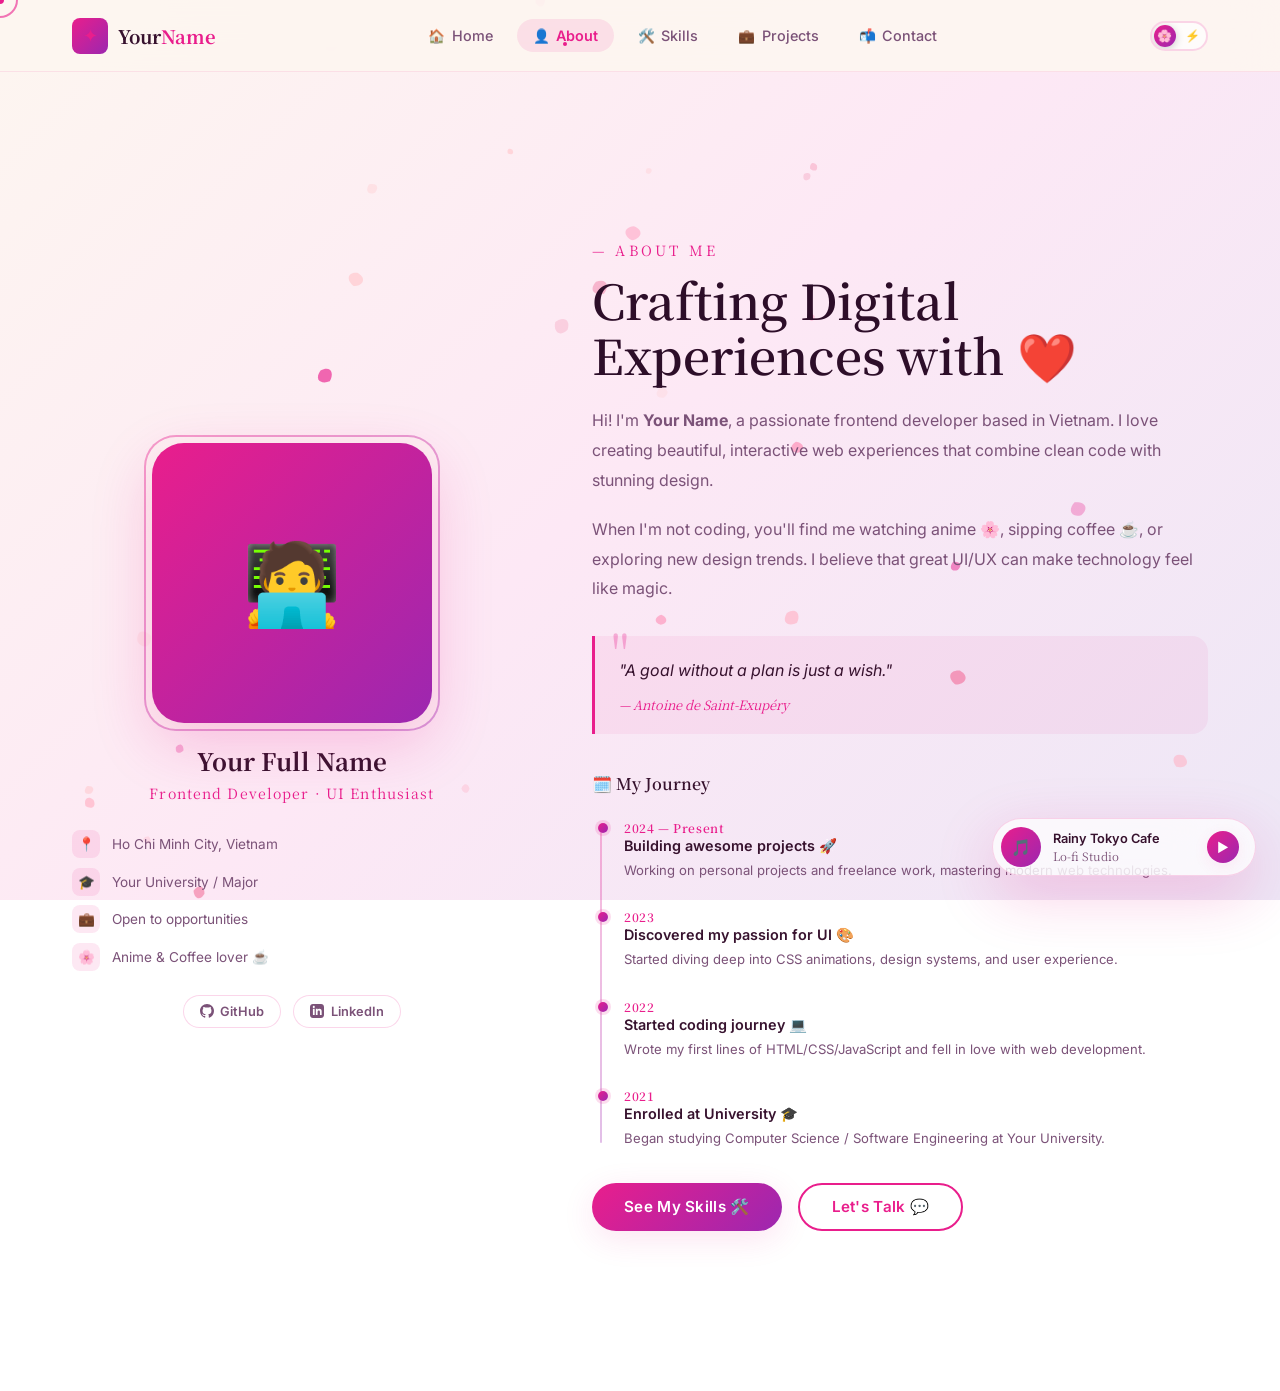
==== about.html @ 452e4166 "feat: Initial anime portfolio - Dual Soul theme with music player" ====
<!DOCTYPE html>
<html lang="en" data-theme="sakura">
<head>
  <meta charset="UTF-8">
  <meta name="viewport" content="width=device-width, initial-scale=1.0">
  <title>About | Your Name Portfolio</title>
  <meta name="description" content="Learn more about me — my background, journey, and passion for development.">
  <link rel="stylesheet" href="css/global.css">
  <link rel="stylesheet" href="css/animations.css">
  <link rel="stylesheet" href="css/navbar.css">
  <link rel="stylesheet" href="css/music-player.css">
  <link rel="stylesheet" href="css/about.css">
</head>
<body>

  <canvas id="particle-canvas"></canvas>
  <div id="cursor-dot"></div>
  <div id="cursor-ring"></div>

  <!-- NAVBAR -->
  <nav class="navbar">
    <div class="navbar-inner">
      <a href="index.html" class="navbar-logo">
        <div class="navbar-logo-mark">✦</div>
        <span class="navbar-logo-text">Your<span>Name</span></span>
      </a>
      <ul class="navbar-links">
        <li><a href="index.html"><span class="nav-icon">🏠</span> Home</a></li>
        <li><a href="about.html"><span class="nav-icon">👤</span> About</a></li>
        <li><a href="skills.html"><span class="nav-icon">🛠️</span> Skills</a></li>
        <li><a href="projects.html"><span class="nav-icon">💼</span> Projects</a></li>
        <li><a href="contact.html"><span class="nav-icon">📬</span> Contact</a></li>
      </ul>
      <div class="navbar-actions">
        <button class="theme-toggle" id="theme-toggle-btn" title="Switch theme">
          <div class="theme-toggle-track"><span>🌸</span><span>⚡</span></div>
          <div class="theme-toggle-thumb">🌸</div>
        </button>
        <button class="navbar-hamburger" aria-label="Menu">
          <span class="hamburger-bar"></span><span class="hamburger-bar"></span><span class="hamburger-bar"></span>
        </button>
      </div>
    </div>
    <div class="navbar-mobile">
      <a href="index.html"><span>🏠</span> Home</a>
      <a href="about.html"><span>👤</span> About</a>
      <a href="skills.html"><span>🛠️</span> Skills</a>
      <a href="projects.html"><span>💼</span> Projects</a>
      <a href="contact.html"><span>📬</span> Contact</a>
    </div>
  </nav>

  <!-- MAIN -->
  <main class="page-wrapper">
    <section class="about-hero section">
      <div class="about-inner">

        <!-- Profile Card -->
        <div class="profile-card fade-left">
          <div class="profile-img-wrap">
            <div class="profile-img anim-float">🧑‍💻</div>
          </div>

          <h2 class="profile-name">Your Full Name</h2>
          <p class="profile-role">Frontend Developer · UI Enthusiast</p>

          <div class="profile-info-list">
            <div class="profile-info-item">
              <div class="profile-info-icon">📍</div>
              <span>Ho Chi Minh City, Vietnam</span>
            </div>
            <div class="profile-info-item">
              <div class="profile-info-icon">🎓</div>
              <span>Your University / Major</span>
            </div>
            <div class="profile-info-item">
              <div class="profile-info-icon">💼</div>
              <span>Open to opportunities</span>
            </div>
            <div class="profile-info-item">
              <div class="profile-info-icon">🌸</div>
              <span>Anime & Coffee lover ☕</span>
            </div>
          </div>

          <div class="profile-social-links">
            <a href="https://github.com/YOUR_GITHUB" class="profile-social-btn" target="_blank">
              <svg width="14" height="14" viewBox="0 0 24 24" fill="currentColor"><path d="M12 0c-6.626 0-12 5.373-12 12 0 5.302 3.438 9.8 8.207 11.387.599.111.793-.261.793-.577v-2.234c-3.338.726-4.033-1.416-4.033-1.416-.546-1.387-1.333-1.756-1.333-1.756-1.089-.745.083-.729.083-.729 1.205.084 1.839 1.237 1.839 1.237 1.07 1.834 2.807 1.304 3.492.997.107-.775.418-1.305.762-1.604-2.665-.305-5.467-1.334-5.467-5.931 0-1.311.469-2.381 1.236-3.221-.124-.303-.535-1.524.117-3.176 0 0 1.008-.322 3.301 1.23.957-.266 1.983-.399 3.003-.404 1.02.005 2.047.138 3.006.404 2.291-1.552 3.297-1.23 3.297-1.23.653 1.653.242 2.874.118 3.176.77.84 1.235 1.911 1.235 3.221 0 4.609-2.807 5.624-5.479 5.921.43.372.823 1.102.823 2.222v3.293c0 .319.192.694.801.576 4.765-1.589 8.199-6.086 8.199-11.386 0-6.627-5.373-12-12-12z"/></svg>
              GitHub
            </a>
            <a href="https://linkedin.com/in/YOUR_LINKEDIN" class="profile-social-btn" target="_blank">
              <svg width="14" height="14" viewBox="0 0 24 24" fill="currentColor"><path d="M19 0h-14c-2.761 0-5 2.239-5 5v14c0 2.761 2.239 5 5 5h14c2.762 0 5-2.239 5-5v-14c0-2.761-2.238-5-5-5zm-11 19h-3v-11h3v11zm-1.5-12.268c-.966 0-1.75-.79-1.75-1.764s.784-1.764 1.75-1.764 1.75.79 1.75 1.764-.783 1.764-1.75 1.764zm13.5 12.268h-3v-5.604c0-3.368-4-3.113-4 0v5.604h-3v-11h3v1.765c1.396-2.586 7-2.777 7 2.476v6.759z"/></svg>
              LinkedIn
            </a>
          </div>
        </div>

        <!-- About Content -->
        <div class="about-content">
          <span class="about-greeting fade-in">— About Me</span>
          <h2 class="about-title fade-in delay-1">
            Crafting Digital<br>Experiences with ❤️
          </h2>

          <p class="about-desc fade-in delay-2">
            Hi! I'm <strong>Your Name</strong>, a passionate frontend developer based in Vietnam.
            I love creating beautiful, interactive web experiences that combine clean code with stunning design.
          </p>

          <p class="about-desc fade-in delay-3">
            When I'm not coding, you'll find me watching anime 🌸, sipping coffee ☕, or exploring
            new design trends. I believe that great UI/UX can make technology feel like magic.
          </p>

          <blockquote class="anime-quote fade-in delay-4">
            <p>"A goal without a plan is just a wish."</p>
            <cite>— Antoine de Saint-Exupéry</cite>
          </blockquote>

          <!-- Timeline -->
          <div class="timeline fade-in delay-5">
            <h3 class="timeline-title">🗓️ My Journey</h3>
            <div class="timeline-list">

              <div class="timeline-item">
                <span class="timeline-year">2024 — Present</span>
                <div class="timeline-event">Building awesome projects 🚀</div>
                <p class="timeline-desc">Working on personal projects and freelance work, mastering modern web technologies.</p>
              </div>

              <div class="timeline-item">
                <span class="timeline-year">2023</span>
                <div class="timeline-event">Discovered my passion for UI 🎨</div>
                <p class="timeline-desc">Started diving deep into CSS animations, design systems, and user experience.</p>
              </div>

              <div class="timeline-item">
                <span class="timeline-year">2022</span>
                <div class="timeline-event">Started coding journey 💻</div>
                <p class="timeline-desc">Wrote my first lines of HTML/CSS/JavaScript and fell in love with web development.</p>
              </div>

              <div class="timeline-item">
                <span class="timeline-year">2021</span>
                <div class="timeline-event">Enrolled at University 🎓</div>
                <p class="timeline-desc">Began studying Computer Science / Software Engineering at Your University.</p>
              </div>
            </div>
          </div>

          <div class="fade-in delay-6" style="margin-top:2rem;display:flex;gap:1rem;flex-wrap:wrap;">
            <a href="skills.html" class="btn btn-primary">See My Skills 🛠️</a>
            <a href="contact.html" class="btn btn-outline">Let's Talk 💬</a>
          </div>
        </div>

      </div>
    </section>
  </main>

  <div id="music-player"></div>

  <script src="js/theme.js"></script>
  <script src="js/particles.js"></script>
  <script src="js/cursor.js"></script>
  <script src="js/animations.js"></script>
  <script src="js/music-player.js"></script>
</body>
</html>
---- css/global.css ----
/* ============================================================
   GLOBAL.CSS — Dual Soul Portfolio Design System
   🌸 Sakura Mode (Default) | ⚡ Neon Mode
   ============================================================ */

@import url('https://fonts.googleapis.com/css2?family=Noto+Serif+JP:wght@300;400;500;700&family=Orbitron:wght@400;500;700;900&family=Inter:wght@300;400;500;600;700&family=Share+Tech+Mono&display=swap');

/* ============================================================
   CSS VARIABLES — SAKURA THEME (DEFAULT)
   ============================================================ */
:root {
  /* Background */
  --bg-primary: #fdf6f0;
  --bg-secondary: #fce4ec;
  --bg-gradient: linear-gradient(135deg, #fdf6f0 0%, #fde8f5 50%, #ede7f6 100%);
  --bg-card: rgba(255, 255, 255, 0.72);
  --bg-card-hover: rgba(255, 255, 255, 0.92);
  --bg-overlay: rgba(253, 246, 240, 0.85);

  /* Colors */
  --color-primary: #e91e8c;
  --color-primary-rgb: 233, 30, 140;
  --color-secondary: #9c27b0;
  --color-secondary-rgb: 156, 39, 176;
  --color-accent: #ff80ab;
  --color-accent-rgb: 255, 128, 171;

  /* Text */
  --color-text: #37122e;
  --color-text-muted: #7b5278;
  --color-text-light: #b39db0;
  --color-heading: #2d0e29;

  /* Borders */
  --color-border: rgba(233, 30, 140, 0.18);
  --color-border-hover: rgba(233, 30, 140, 0.5);

  /* Typography */
  --font-heading: 'Noto Serif JP', serif;
  --font-body: 'Inter', sans-serif;
  --font-accent: 'Noto Serif JP', serif;
  --font-mono: 'Share Tech Mono', monospace;

  /* Shadows */
  --shadow-sm: 0 4px 16px rgba(233, 30, 140, 0.08);
  --shadow-md: 0 8px 32px rgba(233, 30, 140, 0.12);
  --shadow-lg: 0 20px 60px rgba(233, 30, 140, 0.22);
  --shadow-hover: 0 24px 64px rgba(233, 30, 140, 0.28);
  --glow: none;

  /* UI */
  --blur: blur(20px);
  --blur-heavy: blur(40px);
  --navbar-bg: rgba(253, 246, 240, 0.92);
  --navbar-border: rgba(233, 30, 140, 0.1);

  /* Particles */
  --particle-color: rgba(255, 128, 171, 0.8);

  /* Spacing */
  --radius-sm: 8px;
  --radius-md: 16px;
  --radius-lg: 24px;
  --radius-xl: 32px;
  --radius-full: 9999px;

  /* Transitions */
  --ease-fast: 0.2s cubic-bezier(0.4, 0, 0.2, 1);
  --ease-med: 0.4s cubic-bezier(0.4, 0, 0.2, 1);
  --ease-slow: 0.7s cubic-bezier(0.4, 0, 0.2, 1);
  --ease-bounce: 0.5s cubic-bezier(0.34, 1.56, 0.64, 1);
  --ease-theme: 0.6s cubic-bezier(0.4, 0, 0.2, 1);

  /* Deco */
  --deco-opacity: 0.04;
}

/* ============================================================
   CSS VARIABLES — NEON THEME
   ============================================================ */
[data-theme="neon"] {
  --bg-primary: #08000f;
  --bg-secondary: #110018;
  --bg-gradient: linear-gradient(135deg, #08000f 0%, #110018 50%, #0a001a 100%);
  --bg-card: rgba(255, 0, 110, 0.04);
  --bg-card-hover: rgba(255, 0, 110, 0.09);
  --bg-overlay: rgba(8, 0, 15, 0.88);

  --color-primary: #ff006e;
  --color-primary-rgb: 255, 0, 110;
  --color-secondary: #00f5ff;
  --color-secondary-rgb: 0, 245, 255;
  --color-accent: #bf5af2;
  --color-accent-rgb: 191, 90, 242;

  --color-text: #e8e8f5;
  --color-text-muted: #a0a0c8;
  --color-text-light: #60608a;
  --color-heading: #ffffff;

  --color-border: rgba(255, 0, 110, 0.32);
  --color-border-hover: rgba(255, 0, 110, 0.75);

  --font-heading: 'Orbitron', sans-serif;
  --font-body: 'Inter', sans-serif;
  --font-accent: 'Share Tech Mono', monospace;

  --shadow-sm: 0 0 15px rgba(255, 0, 110, 0.2);
  --shadow-md: 0 0 30px rgba(255, 0, 110, 0.28);
  --shadow-lg: 0 0 60px rgba(255, 0, 110, 0.4);
  --shadow-hover: 0 0 80px rgba(255, 0, 110, 0.55), 0 0 160px rgba(255, 0, 110, 0.2);
  --glow: 0 0 8px var(--color-primary), 0 0 16px var(--color-primary), 0 0 32px var(--color-primary);

  --navbar-bg: rgba(8, 0, 15, 0.92);
  --navbar-border: rgba(255, 0, 110, 0.22);

  --particle-color: rgba(255, 0, 110, 0.7);

  --deco-opacity: 0.025;
}

/* ============================================================
   RESET & BASE
   ============================================================ */
*, *::before, *::after {
  box-sizing: border-box;
  margin: 0;
  padding: 0;
}

html {
  scroll-behavior: smooth;
  font-size: 16px;
}

body {
  font-family: var(--font-body);
  background: var(--bg-gradient);
  background-attachment: fixed;
  color: var(--color-text);
  min-height: 100vh;
  overflow-x: hidden;
  transition: background var(--ease-theme), color var(--ease-theme);
  cursor: none;
}

/* ============================================================
   TYPOGRAPHY
   ============================================================ */
h1, h2, h3, h4, h5, h6 {
  font-family: var(--font-heading);
  color: var(--color-heading);
  line-height: 1.2;
  transition: font-family var(--ease-theme), color var(--ease-theme);
}

h1 { font-size: clamp(2.5rem, 6vw, 5rem); font-weight: 700; }
h2 { font-size: clamp(1.8rem, 4vw, 3rem); font-weight: 600; }
h3 { font-size: clamp(1.25rem, 3vw, 1.8rem); font-weight: 500; }
h4 { font-size: 1.25rem; font-weight: 500; }

p {
  line-height: 1.85;
  color: var(--color-text-muted);
  transition: color var(--ease-theme);
}

a {
  color: var(--color-primary);
  text-decoration: none;
  transition: color var(--ease-fast);
}

a:hover { color: var(--color-secondary); }

img { max-width: 100%; height: auto; display: block; }

button { font-family: var(--font-body); cursor: pointer; }

/* ============================================================
   LAYOUT UTILITIES
   ============================================================ */
.container {
  max-width: 1200px;
  margin: 0 auto;
  padding: 0 2rem;
}

.page-wrapper {
  position: relative;
  z-index: 1;
  padding-top: 80px;
}

.section {
  padding: 6rem 0;
}

.section-inner {
  max-width: 1200px;
  margin: 0 auto;
  padding: 0 2rem;
}

/* ============================================================
   SECTION TITLE
   ============================================================ */
.section-header {
  text-align: center;
  margin-bottom: 4rem;
}

.section-header .jp-label {
  font-family: var(--font-accent);
  font-size: 0.85rem;
  color: var(--color-primary);
  letter-spacing: 0.3rem;
  text-transform: uppercase;
  margin-bottom: 0.75rem;
  display: block;
  transition: font-family var(--ease-theme), color var(--ease-theme);
}

.section-header h2 {
  position: relative;
  display: inline-block;
  margin-bottom: 1rem;
}

.section-header h2::after {
  content: '';
  position: absolute;
  bottom: -10px;
  left: 50%;
  transform: translateX(-50%);
  width: 50px;
  height: 3px;
  background: linear-gradient(90deg, var(--color-primary), var(--color-secondary));
  border-radius: var(--radius-full);
  transition: box-shadow var(--ease-theme);
}

[data-theme="neon"] .section-header h2::after {
  box-shadow: 0 0 12px var(--color-primary), 0 0 24px var(--color-primary);
}

.section-header p {
  font-size: 1.05rem;
  max-width: 520px;
  margin: 1.5rem auto 0;
}

/* ============================================================
   CARD COMPONENT
   ============================================================ */
.card {
  background: var(--bg-card);
  backdrop-filter: var(--blur);
  -webkit-backdrop-filter: var(--blur);
  border: 1px solid var(--color-border);
  border-radius: var(--radius-lg);
  padding: 2rem;
  box-shadow: var(--shadow-md);
  transition:
    transform var(--ease-med),
    box-shadow var(--ease-med),
    background var(--ease-theme),
    border-color var(--ease-theme);
}

.card:hover {
  transform: translateY(-8px);
  box-shadow: var(--shadow-hover);
  border-color: var(--color-border-hover);
  background: var(--bg-card-hover);
}

/* ============================================================
   BUTTON COMPONENT
   ============================================================ */
.btn {
  display: inline-flex;
  align-items: center;
  justify-content: center;
  gap: 0.6rem;
  padding: 0.8rem 2rem;
  border-radius: var(--radius-full);
  font-weight: 600;
  font-size: 0.95rem;
  cursor: pointer;
  border: none;
  transition: all var(--ease-med);
  position: relative;
  overflow: hidden;
  letter-spacing: 0.02em;
}

.btn::before {
  content: '';
  position: absolute;
  inset: 0;
  background: rgba(255, 255, 255, 0.15);
  opacity: 0;
  transition: opacity var(--ease-fast);
}

.btn:hover::before { opacity: 1; }

.btn-primary {
  background: linear-gradient(135deg, var(--color-primary), var(--color-secondary));
  color: white;
  box-shadow: var(--shadow-md);
}

.btn-primary:hover {
  transform: translateY(-3px) scale(1.02);
  box-shadow: var(--shadow-hover);
  color: white;
}

.btn-outline {
  background: transparent;
  color: var(--color-primary);
  border: 2px solid var(--color-primary);
}

.btn-outline:hover {
  background: var(--color-primary);
  color: white;
  transform: translateY(-3px);
  box-shadow: var(--shadow-md);
}

[data-theme="neon"] .btn-primary {
  box-shadow: var(--shadow-md), 0 0 20px rgba(var(--color-primary-rgb), 0.4);
}

[data-theme="neon"] .btn-primary:hover {
  box-shadow: var(--shadow-hover), 0 0 40px rgba(var(--color-primary-rgb), 0.6);
}

[data-theme="neon"] .btn-outline:hover {
  box-shadow: 0 0 20px rgba(var(--color-primary-rgb), 0.5);
}

/* ============================================================
   BADGES / TAGS
   ============================================================ */
.tag {
  display: inline-block;
  padding: 0.3rem 0.8rem;
  border-radius: var(--radius-full);
  font-size: 0.78rem;
  font-weight: 600;
  font-family: var(--font-accent);
  background: rgba(var(--color-primary-rgb), 0.12);
  color: var(--color-primary);
  border: 1px solid rgba(var(--color-primary-rgb), 0.25);
  transition: all var(--ease-theme);
}

[data-theme="neon"] .tag {
  box-shadow: 0 0 8px rgba(var(--color-primary-rgb), 0.3);
}

/* ============================================================
   CANVAS (Particles Background)
   ============================================================ */
#particle-canvas {
  position: fixed;
  top: 0;
  left: 0;
  width: 100%;
  height: 100%;
  pointer-events: none;
  z-index: 0;
}

/* ============================================================
   CUSTOM CURSOR
   ============================================================ */
#cursor-dot {
  position: fixed;
  width: 8px;
  height: 8px;
  border-radius: 50%;
  background: var(--color-primary);
  pointer-events: none;
  z-index: 99999;
  transform: translate(-50%, -50%);
  transition: width var(--ease-fast), height var(--ease-fast), background var(--ease-theme);
  mix-blend-mode: normal;
}

#cursor-ring {
  position: fixed;
  width: 36px;
  height: 36px;
  border-radius: 50%;
  border: 2px solid var(--color-primary);
  pointer-events: none;
  z-index: 99998;
  transform: translate(-50%, -50%);
  transition:
    width 0.12s ease,
    height 0.12s ease,
    border-color var(--ease-theme),
    transform 0.08s ease;
  opacity: 0.6;
}

#cursor-dot.cursor-hover {
  width: 12px;
  height: 12px;
  background: var(--color-secondary);
}

#cursor-ring.cursor-hover {
  width: 54px;
  height: 54px;
  border-color: var(--color-secondary);
  opacity: 0.4;
}

[data-theme="neon"] #cursor-dot {
  box-shadow: 0 0 8px var(--color-primary), 0 0 16px var(--color-primary);
}

[data-theme="neon"] #cursor-ring {
  box-shadow: 0 0 8px rgba(var(--color-primary-rgb), 0.4);
}

/* ============================================================
   SCROLL ANIMATIONS
   ============================================================ */
.fade-in {
  opacity: 0;
  transform: translateY(35px);
  transition: opacity 0.75s ease, transform 0.75s ease;
}

.fade-in.visible {
  opacity: 1;
  transform: translateY(0);
}

.fade-left {
  opacity: 0;
  transform: translateX(-35px);
  transition: opacity 0.75s ease, transform 0.75s ease;
}

.fade-left.visible {
  opacity: 1;
  transform: translateX(0);
}

.fade-right {
  opacity: 0;
  transform: translateX(35px);
  transition: opacity 0.75s ease, transform 0.75s ease;
}

.fade-right.visible {
  opacity: 1;
  transform: translateX(0);
}

.scale-in {
  opacity: 0;
  transform: scale(0.85);
  transition: opacity 0.65s ease, transform 0.65s cubic-bezier(0.34, 1.56, 0.64, 1);
}

.scale-in.visible {
  opacity: 1;
  transform: scale(1);
}

/* Stagger delays */
.delay-1 { transition-delay: 0.1s; }
.delay-2 { transition-delay: 0.2s; }
.delay-3 { transition-delay: 0.3s; }
.delay-4 { transition-delay: 0.4s; }
.delay-5 { transition-delay: 0.5s; }
.delay-6 { transition-delay: 0.6s; }

/* ============================================================
   NEON SCANLINE OVERLAY
   ============================================================ */
[data-theme="neon"] body::after {
  content: '';
  position: fixed;
  inset: 0;
  background: repeating-linear-gradient(
    0deg,
    transparent,
    transparent 2px,
    rgba(255, 0, 110, 0.012) 2px,
    rgba(255, 0, 110, 0.012) 4px
  );
  pointer-events: none;
  z-index: 9990;
}

/* ============================================================
   DECORATIVE TEXT BACKGROUND
   ============================================================ */
.deco-bg-text {
  position: absolute;
  font-size: clamp(6rem, 15vw, 12rem);
  font-weight: 900;
  color: var(--color-primary);
  opacity: var(--deco-opacity);
  user-select: none;
  pointer-events: none;
  font-family: var(--font-heading);
  line-height: 1;
  white-space: nowrap;
}

/* ============================================================
   SCROLLBAR
   ============================================================ */
::-webkit-scrollbar { width: 5px; }
::-webkit-scrollbar-track { background: var(--bg-primary); }
::-webkit-scrollbar-thumb {
  background: linear-gradient(var(--color-primary), var(--color-secondary));
  border-radius: 3px;
}

/* ============================================================
   SELECTION
   ============================================================ */
::selection {
  background: rgba(var(--color-primary-rgb), 0.28);
  color: var(--color-text);
}

/* ============================================================
   RESPONSIVE
   ============================================================ */
@media (max-width: 768px) {
  body { cursor: auto; }
  #cursor-dot, #cursor-ring { display: none; }
  h1 { font-size: clamp(2rem, 8vw, 3rem); }
  h2 { font-size: clamp(1.5rem, 6vw, 2rem); }
  .section { padding: 4rem 0; }
  .container, .section-inner { padding: 0 1.25rem; }
}

@media (max-width: 480px) {
  .section { padding: 3rem 0; }
  .container, .section-inner { padding: 0 1rem; }
}
---- css/animations.css ----
/* ============================================================
   ANIMATIONS.CSS — Keyframes & Transitions
   ============================================================ */

/* ============================================================
   SAKURA PETALS — Falling animation
   ============================================================ */
@keyframes sakura-fall {
  0%   { transform: translateY(-10vh) rotate(0deg) translateX(0); opacity: 1; }
  25%  { transform: translateY(25vh) rotate(90deg) translateX(20px); }
  50%  { transform: translateY(50vh) rotate(180deg) translateX(-15px); }
  75%  { transform: translateY(75vh) rotate(270deg) translateX(25px); }
  100% { transform: translateY(110vh) rotate(360deg) translateX(-10px); opacity: 0; }
}

@keyframes sakura-sway {
  0%, 100% { transform: translateX(0) rotate(0deg); }
  33%       { transform: translateX(15px) rotate(8deg); }
  66%       { transform: translateX(-10px) rotate(-5deg); }
}

/* ============================================================
   NEON GLITCH
   ============================================================ */
@keyframes glitch {
  0%   { clip-path: inset(40% 0 61% 0); transform: skew(0.15deg); }
  10%  { clip-path: inset(92% 0 1% 0);  transform: skew(0.4deg); }
  20%  { clip-path: inset(43% 0 1% 0);  transform: skew(0.1deg); }
  30%  { clip-path: inset(25% 0 58% 0); transform: skew(0.5deg); }
  40%  { clip-path: inset(54% 0 7% 0);  transform: skew(0.2deg); }
  50%  { clip-path: inset(58% 0 43% 0); transform: skew(0.3deg); }
  60%  { clip-path: inset(11% 0 11% 0); transform: skew(0.1deg); }
  70%  { clip-path: inset(78% 0 19% 0); transform: skew(0.4deg); }
  80%  { clip-path: inset(91% 0 6% 0);  transform: skew(0.2deg); }
  90%  { clip-path: inset(13% 0 85% 0); transform: skew(0.35deg); }
  100% { clip-path: inset(73% 0 7% 0);  transform: skew(0.1deg); }
}

@keyframes glitch-2 {
  0%   { clip-path: inset(65% 0 12% 0); transform: skew(-0.2deg) translateX(-2px); }
  15%  { clip-path: inset(20% 0 75% 0); transform: skew(0.3deg) translateX(2px); }
  30%  { clip-path: inset(85% 0 5% 0);  transform: skew(-0.1deg) translateX(-1px); }
  45%  { clip-path: inset(35% 0 50% 0); transform: skew(0.4deg) translateX(3px); }
  60%  { clip-path: inset(5% 0 90% 0);  transform: skew(-0.3deg) translateX(-2px); }
  75%  { clip-path: inset(55% 0 30% 0); transform: skew(0.2deg) translateX(1px); }
  90%  { clip-path: inset(10% 0 65% 0); transform: skew(-0.15deg) translateX(-3px); }
  100% { clip-path: inset(40% 0 45% 0); transform: skew(0.25deg) translateX(2px); }
}

/* ============================================================
   TYPEWRITER CURSOR BLINK
   ============================================================ */
@keyframes blink {
  0%, 100% { opacity: 1; }
  50%       { opacity: 0; }
}

/* ============================================================
   PULSE
   ============================================================ */
@keyframes pulse {
  0%, 100% { transform: scale(1); opacity: 1; }
  50%       { transform: scale(1.08); opacity: 0.85; }
}

@keyframes pulse-ring {
  0%   { transform: scale(0.8); opacity: 0.8; }
  100% { transform: scale(2.2); opacity: 0; }
}

@keyframes pulse-neon {
  0%, 100% { box-shadow: 0 0 10px var(--color-primary), 0 0 20px var(--color-primary); }
  50%       { box-shadow: 0 0 20px var(--color-primary), 0 0 40px var(--color-primary), 0 0 80px var(--color-primary); }
}

/* ============================================================
   FLOAT
   ============================================================ */
@keyframes float {
  0%, 100% { transform: translateY(0px); }
  50%       { transform: translateY(-18px); }
}

@keyframes float-slow {
  0%, 100% { transform: translateY(0px) rotate(0deg); }
  50%       { transform: translateY(-12px) rotate(3deg); }
}

/* ============================================================
   SPIN / ROTATE
   ============================================================ */
@keyframes spin {
  from { transform: rotate(0deg); }
  to   { transform: rotate(360deg); }
}

@keyframes spin-slow {
  from { transform: rotate(0deg); }
  to   { transform: rotate(360deg); }
}

/* ============================================================
   FADE IN VARIANTS
   ============================================================ */
@keyframes fade-in-up {
  from { opacity: 0; transform: translateY(30px); }
  to   { opacity: 1; transform: translateY(0); }
}

@keyframes fade-in-down {
  from { opacity: 0; transform: translateY(-30px); }
  to   { opacity: 1; transform: translateY(0); }
}

@keyframes fade-in-left {
  from { opacity: 0; transform: translateX(-30px); }
  to   { opacity: 1; transform: translateX(0); }
}

@keyframes fade-in-right {
  from { opacity: 0; transform: translateX(30px); }
  to   { opacity: 1; transform: translateX(0); }
}

@keyframes fade-in {
  from { opacity: 0; }
  to   { opacity: 1; }
}

/* ============================================================
   SCALE
   ============================================================ */
@keyframes scale-up {
  from { opacity: 0; transform: scale(0.8); }
  to   { opacity: 1; transform: scale(1); }
}

/* ============================================================
   SHIMMER (Loading skeleton effect)
   ============================================================ */
@keyframes shimmer {
  0%   { background-position: -200% center; }
  100% { background-position: 200% center; }
}

/* ============================================================
   WAVE
   ============================================================ */
@keyframes wave {
  0%, 100% { transform: rotate(0deg); }
  25%       { transform: rotate(15deg); }
  75%       { transform: rotate(-10deg); }
}

/* ============================================================
   SLIDE IN (for page transitions)
   ============================================================ */
@keyframes slide-in-right {
  from { transform: translateX(100%); opacity: 0; }
  to   { transform: translateX(0); opacity: 1; }
}

@keyframes slide-out-left {
  from { transform: translateX(0); opacity: 1; }
  to   { transform: translateX(-100%); opacity: 0; }
}

/* ============================================================
   PARTICLE TWINKLE
   ============================================================ */
@keyframes twinkle {
  0%, 100% { opacity: 0.2; transform: scale(0.8); }
  50%       { opacity: 1; transform: scale(1.2); }
}

/* ============================================================
   NEON FLICKER
   ============================================================ */
@keyframes neon-flicker {
  0%, 19%, 21%, 23%, 25%, 54%, 56%, 100% {
    text-shadow:
      0 0 7px var(--color-primary),
      0 0 10px var(--color-primary),
      0 0 21px var(--color-primary),
      0 0 42px var(--color-secondary),
      0 0 82px var(--color-secondary),
      0 0 92px var(--color-secondary),
      0 0 102px var(--color-secondary),
      0 0 151px var(--color-secondary);
  }
  20%, 24%, 55% {
    text-shadow: none;
  }
}

/* ============================================================
   PROGRESS BAR FILL
   ============================================================ */
@keyframes progress-fill {
  from { width: 0%; }
  to   { width: var(--target-width, 0%); }
}

/* ============================================================
   BORDER ROTATE (holographic card effect)
   ============================================================ */
@keyframes border-rotate {
  0%   { background-position: 0% 50%; }
  50%  { background-position: 100% 50%; }
  100% { background-position: 0% 50%; }
}

/* ============================================================
   MARQUEE (scrolling text)
   ============================================================ */
@keyframes marquee {
  0%   { transform: translateX(0); }
  100% { transform: translateX(-50%); }
}

/* ============================================================
   AUDIO WAVE (equalizer bars)
   ============================================================ */
@keyframes bar-wave-1 { 0%, 100% { height: 4px; } 50% { height: 16px; } }
@keyframes bar-wave-2 { 0%, 100% { height: 10px; } 50% { height: 4px; } }
@keyframes bar-wave-3 { 0%, 100% { height: 6px; } 50% { height: 18px; } }
@keyframes bar-wave-4 { 0%, 100% { height: 14px; } 50% { height: 6px; } }
@keyframes bar-wave-5 { 0%, 100% { height: 8px; } 50% { height: 14px; } }

/* ============================================================
   UTILITY ANIMATION CLASSES
   ============================================================ */
.anim-float      { animation: float 4s ease-in-out infinite; }
.anim-float-slow { animation: float-slow 6s ease-in-out infinite; }
.anim-pulse      { animation: pulse 2.5s ease-in-out infinite; }
.anim-spin       { animation: spin 1s linear infinite; }
.anim-spin-slow  { animation: spin-slow 8s linear infinite; }
.anim-wave       { animation: wave 1.5s ease-in-out infinite; }

[data-theme="neon"] .anim-neon-flicker {
  animation: neon-flicker 4s infinite;
}

/* ============================================================
   GLITCH TEXT (Neon Mode)
   ============================================================ */
.glitch-text {
  position: relative;
}

[data-theme="neon"] .glitch-text::before,
[data-theme="neon"] .glitch-text::after {
  content: attr(data-text);
  position: absolute;
  top: 0;
  left: 0;
  width: 100%;
  height: 100%;
}

[data-theme="neon"] .glitch-text::before {
  color: var(--color-secondary);
  animation: glitch 2.5s infinite linear alternate-reverse;
  left: 2px;
  text-shadow: none;
  opacity: 0.7;
}

[data-theme="neon"] .glitch-text::after {
  color: var(--color-accent);
  animation: glitch-2 2.5s infinite linear alternate-reverse;
  left: -2px;
  text-shadow: none;
  opacity: 0.7;
}
---- css/navbar.css ----
/* ============================================================
   NAVBAR.CSS — Top Navigation Bar
   ============================================================ */

.navbar {
  position: fixed;
  top: 0;
  left: 0;
  right: 0;
  z-index: 1000;
  height: 72px;
  display: flex;
  align-items: center;
  background: var(--navbar-bg);
  backdrop-filter: var(--blur);
  -webkit-backdrop-filter: var(--blur);
  border-bottom: 1px solid var(--navbar-border);
  transition: background var(--ease-theme), border-color var(--ease-theme), box-shadow var(--ease-med);
}

.navbar.scrolled {
  box-shadow: var(--shadow-md);
}

[data-theme="neon"] .navbar.scrolled {
  box-shadow: 0 4px 30px rgba(255, 0, 110, 0.2);
}

.navbar-inner {
  max-width: 1200px;
  margin: 0 auto;
  padding: 0 2rem;
  width: 100%;
  display: flex;
  align-items: center;
  justify-content: space-between;
  gap: 2rem;
}

/* ============================================================
   LOGO
   ============================================================ */
.navbar-logo {
  display: flex;
  align-items: center;
  gap: 0.6rem;
  text-decoration: none;
  flex-shrink: 0;
}

.navbar-logo-mark {
  width: 36px;
  height: 36px;
  border-radius: var(--radius-sm);
  background: linear-gradient(135deg, var(--color-primary), var(--color-secondary));
  display: flex;
  align-items: center;
  justify-content: center;
  font-size: 1.1rem;
  transition: box-shadow var(--ease-theme), transform var(--ease-fast);
}

.navbar-logo:hover .navbar-logo-mark {
  transform: scale(1.1) rotate(-5deg);
}

[data-theme="neon"] .navbar-logo-mark {
  box-shadow: 0 0 12px rgba(255, 0, 110, 0.5);
}

.navbar-logo-text {
  font-family: var(--font-heading);
  font-weight: 700;
  font-size: 1.15rem;
  color: var(--color-text);
  transition: color var(--ease-theme), font-family var(--ease-theme);
}

.navbar-logo-text span {
  color: var(--color-primary);
}

/* ============================================================
   NAV LINKS
   ============================================================ */
.navbar-links {
  display: flex;
  align-items: center;
  gap: 0.5rem;
  list-style: none;
}

.navbar-links a {
  display: flex;
  align-items: center;
  gap: 0.4rem;
  padding: 0.5rem 1rem;
  border-radius: var(--radius-full);
  font-size: 0.9rem;
  font-weight: 500;
  color: var(--color-text-muted);
  text-decoration: none;
  transition: color var(--ease-fast), background var(--ease-fast);
  position: relative;
}

.navbar-links a .nav-icon {
  font-size: 0.85rem;
  transition: transform var(--ease-fast);
}

.navbar-links a:hover {
  color: var(--color-primary);
  background: rgba(var(--color-primary-rgb), 0.08);
}

.navbar-links a:hover .nav-icon {
  transform: scale(1.2);
}

.navbar-links a.active {
  color: var(--color-primary);
  background: rgba(var(--color-primary-rgb), 0.1);
  font-weight: 600;
}

[data-theme="neon"] .navbar-links a.active {
  box-shadow: inset 0 0 10px rgba(255, 0, 110, 0.15);
  border: 1px solid rgba(255, 0, 110, 0.2);
}

/* Active indicator dot */
.navbar-links a.active::after {
  content: '';
  position: absolute;
  bottom: 6px;
  left: 50%;
  transform: translateX(-50%);
  width: 4px;
  height: 4px;
  border-radius: 50%;
  background: var(--color-primary);
}

[data-theme="neon"] .navbar-links a.active::after {
  box-shadow: 0 0 6px var(--color-primary);
}

/* ============================================================
   NAVBAR ACTIONS (right side)
   ============================================================ */
.navbar-actions {
  display: flex;
  align-items: center;
  gap: 0.75rem;
  flex-shrink: 0;
}

/* ============================================================
   THEME TOGGLE BUTTON
   ============================================================ */
.theme-toggle {
  position: relative;
  width: 58px;
  height: 30px;
  border-radius: var(--radius-full);
  border: 2px solid var(--color-border);
  background: var(--bg-card);
  cursor: pointer;
  transition: all var(--ease-theme);
  display: flex;
  align-items: center;
  padding: 2px;
  overflow: hidden;
}

.theme-toggle:hover {
  border-color: var(--color-primary);
  box-shadow: var(--shadow-sm);
}

[data-theme="neon"] .theme-toggle:hover {
  box-shadow: 0 0 12px rgba(255, 0, 110, 0.4);
}

.theme-toggle-track {
  position: absolute;
  inset: 0;
  display: flex;
  align-items: center;
  justify-content: space-between;
  padding: 0 6px;
  font-size: 0.75rem;
}

.theme-toggle-thumb {
  width: 22px;
  height: 22px;
  border-radius: 50%;
  background: linear-gradient(135deg, var(--color-primary), var(--color-secondary));
  display: flex;
  align-items: center;
  justify-content: center;
  font-size: 0.75rem;
  transition: transform var(--ease-bounce), box-shadow var(--ease-theme);
  box-shadow: 0 2px 8px rgba(0, 0, 0, 0.2);
  position: relative;
  z-index: 1;
}

[data-theme="neon"] .theme-toggle-thumb {
  transform: translateX(28px);
  box-shadow: 0 0 10px rgba(255, 0, 110, 0.6);
}

/* ============================================================
   HAMBURGER MENU (Mobile)
   ============================================================ */
.navbar-hamburger {
  display: none;
  flex-direction: column;
  gap: 5px;
  cursor: pointer;
  padding: 6px;
  border-radius: var(--radius-sm);
  background: none;
  border: none;
  transition: background var(--ease-fast);
}

.navbar-hamburger:hover {
  background: rgba(var(--color-primary-rgb), 0.08);
}

.hamburger-bar {
  width: 22px;
  height: 2px;
  border-radius: 2px;
  background: var(--color-text);
  transition: all var(--ease-med);
}

.navbar-hamburger.open .hamburger-bar:nth-child(1) {
  transform: translateY(7px) rotate(45deg);
}
.navbar-hamburger.open .hamburger-bar:nth-child(2) {
  opacity: 0;
  transform: scaleX(0);
}
.navbar-hamburger.open .hamburger-bar:nth-child(3) {
  transform: translateY(-7px) rotate(-45deg);
}

/* ============================================================
   MOBILE MENU DRAWER
   ============================================================ */
.navbar-mobile {
  display: none;
  position: fixed;
  top: 72px;
  left: 0;
  right: 0;
  background: var(--navbar-bg);
  backdrop-filter: var(--blur);
  border-bottom: 1px solid var(--navbar-border);
  padding: 1.5rem;
  flex-direction: column;
  gap: 0.5rem;
  z-index: 999;
  transform: translateY(-20px);
  opacity: 0;
  transition: all var(--ease-med);
  pointer-events: none;
}

.navbar-mobile.open {
  transform: translateY(0);
  opacity: 1;
  pointer-events: all;
}

.navbar-mobile a {
  display: flex;
  align-items: center;
  gap: 0.75rem;
  padding: 0.75rem 1rem;
  border-radius: var(--radius-md);
  font-size: 1rem;
  font-weight: 500;
  color: var(--color-text-muted);
  text-decoration: none;
  transition: all var(--ease-fast);
}

.navbar-mobile a:hover,
.navbar-mobile a.active {
  color: var(--color-primary);
  background: rgba(var(--color-primary-rgb), 0.1);
}

/* ============================================================
   RESPONSIVE
   ============================================================ */
@media (max-width: 768px) {
  .navbar-links { display: none; }
  .navbar-hamburger { display: flex; }
  .navbar-mobile { display: flex; }

  .navbar-inner {
    padding: 0 1.25rem;
  }
}
---- css/music-player.css ----
/* ============================================================
   MUSIC-PLAYER.CSS — Mini Player (Bottom-Right)
   ============================================================ */

/* ============================================================
   PLAYER CONTAINER
   ============================================================ */
#music-player {
  position: fixed;
  bottom: 24px;
  right: 24px;
  z-index: 5000;
  display: flex;
  flex-direction: column;
  align-items: flex-end;
  gap: 0;
  transition: all var(--ease-med);
}

/* ============================================================
   MINI BAR (Collapsed State)
   ============================================================ */
.player-mini {
  display: flex;
  align-items: center;
  gap: 0.75rem;
  background: var(--bg-card);
  backdrop-filter: var(--blur-heavy);
  -webkit-backdrop-filter: var(--blur-heavy);
  border: 1px solid var(--color-border);
  border-radius: var(--radius-full);
  padding: 0.5rem 1rem 0.5rem 0.5rem;
  box-shadow: var(--shadow-lg);
  cursor: pointer;
  transition: all var(--ease-med);
  min-width: 240px;
  max-width: 300px;
}

.player-mini:hover {
  border-color: var(--color-border-hover);
  transform: translateY(-2px);
  box-shadow: var(--shadow-hover);
}

[data-theme="neon"] .player-mini {
  box-shadow: var(--shadow-md), 0 0 20px rgba(255, 0, 110, 0.2);
}

[data-theme="neon"] .player-mini:hover {
  box-shadow: var(--shadow-hover), 0 0 40px rgba(255, 0, 110, 0.35);
}

/* Album Art */
.player-album-art {
  width: 40px;
  height: 40px;
  border-radius: 50%;
  background: linear-gradient(135deg, var(--color-primary), var(--color-secondary));
  display: flex;
  align-items: center;
  justify-content: center;
  font-size: 1rem;
  flex-shrink: 0;
  overflow: hidden;
  transition: box-shadow var(--ease-theme);
}

.player-album-art img {
  width: 100%;
  height: 100%;
  object-fit: cover;
  border-radius: 50%;
}

.player-album-art.spinning {
  animation: spin-slow 6s linear infinite;
}

[data-theme="neon"] .player-album-art {
  box-shadow: 0 0 12px rgba(255, 0, 110, 0.5);
}

/* Track Info */
.player-info {
  flex: 1;
  overflow: hidden;
}

.player-track-name {
  font-size: 0.8rem;
  font-weight: 600;
  color: var(--color-text);
  white-space: nowrap;
  overflow: hidden;
  position: relative;
}

.player-track-name-inner {
  display: inline-block;
  white-space: nowrap;
}

.player-track-name-inner.marquee {
  animation: marquee 8s linear infinite;
}

.player-track-artist {
  font-size: 0.72rem;
  color: var(--color-text-muted);
  margin-top: 2px;
  white-space: nowrap;
  overflow: hidden;
  text-overflow: ellipsis;
  font-family: var(--font-accent);
}

/* Equalizer bars (when playing) */
.player-eq {
  display: flex;
  align-items: flex-end;
  gap: 2px;
  height: 16px;
  flex-shrink: 0;
}

.player-eq-bar {
  width: 3px;
  border-radius: 2px;
  background: var(--color-primary);
  transition: background var(--ease-theme);
}

.player-eq-bar:nth-child(1) { animation: bar-wave-1 0.8s ease-in-out infinite; }
.player-eq-bar:nth-child(2) { animation: bar-wave-2 0.6s ease-in-out infinite; }
.player-eq-bar:nth-child(3) { animation: bar-wave-3 0.9s ease-in-out infinite; }
.player-eq-bar:nth-child(4) { animation: bar-wave-4 0.7s ease-in-out infinite; }
.player-eq-bar:nth-child(5) { animation: bar-wave-5 1s ease-in-out infinite; }

[data-theme="neon"] .player-eq-bar {
  box-shadow: 0 0 4px var(--color-primary);
}

.player-eq.paused .player-eq-bar {
  animation-play-state: paused;
  height: 4px !important;
}

/* Mini Play Button */
.player-mini-play {
  width: 32px;
  height: 32px;
  border-radius: 50%;
  background: linear-gradient(135deg, var(--color-primary), var(--color-secondary));
  border: none;
  display: flex;
  align-items: center;
  justify-content: center;
  cursor: pointer;
  font-size: 0.8rem;
  color: white;
  flex-shrink: 0;
  transition: all var(--ease-fast);
  box-shadow: var(--shadow-sm);
}

.player-mini-play:hover {
  transform: scale(1.1);
  box-shadow: var(--shadow-md);
}

[data-theme="neon"] .player-mini-play {
  box-shadow: 0 0 10px rgba(255, 0, 110, 0.5);
}

/* ============================================================
   EXPANDED PANEL
   ============================================================ */
.player-panel {
  background: var(--bg-card);
  backdrop-filter: var(--blur-heavy);
  -webkit-backdrop-filter: var(--blur-heavy);
  border: 1px solid var(--color-border);
  border-radius: var(--radius-lg);
  width: 320px;
  overflow: hidden;
  box-shadow: var(--shadow-lg);
  max-height: 0;
  opacity: 0;
  margin-bottom: 8px;
  transition: max-height 0.4s ease, opacity 0.3s ease;
  pointer-events: none;
}

.player-panel.open {
  max-height: 520px;
  opacity: 1;
  pointer-events: all;
}

[data-theme="neon"] .player-panel {
  box-shadow: var(--shadow-md), 0 0 30px rgba(255, 0, 110, 0.2);
}

/* Panel Header */
.panel-header {
  padding: 1.25rem 1.25rem 0;
  display: flex;
  align-items: center;
  gap: 1rem;
}

.panel-album-art {
  width: 56px;
  height: 56px;
  border-radius: var(--radius-md);
  background: linear-gradient(135deg, var(--color-primary), var(--color-accent), var(--color-secondary));
  display: flex;
  align-items: center;
  justify-content: center;
  font-size: 1.5rem;
  flex-shrink: 0;
  overflow: hidden;
  box-shadow: var(--shadow-sm);
}

.panel-album-art img {
  width: 100%;
  height: 100%;
  object-fit: cover;
}

.panel-track-info {
  flex: 1;
  overflow: hidden;
}

.panel-track-name {
  font-size: 0.9rem;
  font-weight: 700;
  color: var(--color-text);
  white-space: nowrap;
  overflow: hidden;
  text-overflow: ellipsis;
}

.panel-track-artist {
  font-size: 0.78rem;
  color: var(--color-text-muted);
  margin-top: 2px;
  font-family: var(--font-accent);
}

.panel-track-genre {
  display: inline-block;
  margin-top: 6px;
  padding: 2px 8px;
  border-radius: var(--radius-full);
  font-size: 0.68rem;
  font-weight: 600;
  background: rgba(var(--color-primary-rgb), 0.12);
  color: var(--color-primary);
  border: 1px solid rgba(var(--color-primary-rgb), 0.2);
  text-transform: uppercase;
  letter-spacing: 0.05em;
}

/* Progress Bar */
.panel-progress-wrap {
  padding: 1rem 1.25rem 0.5rem;
}

.panel-progress-bar {
  width: 100%;
  height: 4px;
  background: rgba(var(--color-primary-rgb), 0.15);
  border-radius: var(--radius-full);
  cursor: pointer;
  position: relative;
  transition: height var(--ease-fast);
}

.panel-progress-bar:hover {
  height: 6px;
}

.panel-progress-fill {
  height: 100%;
  border-radius: var(--radius-full);
  background: linear-gradient(90deg, var(--color-primary), var(--color-secondary));
  position: relative;
  transition: width 0.1s linear;
  pointer-events: none;
}

[data-theme="neon"] .panel-progress-fill {
  box-shadow: 0 0 6px var(--color-primary);
}

.panel-progress-thumb {
  position: absolute;
  right: -6px;
  top: 50%;
  transform: translateY(-50%);
  width: 12px;
  height: 12px;
  border-radius: 50%;
  background: var(--color-primary);
  box-shadow: 0 0 0 3px rgba(var(--color-primary-rgb), 0.2);
  opacity: 0;
  transition: opacity var(--ease-fast);
}

.panel-progress-bar:hover .panel-progress-thumb {
  opacity: 1;
}

.panel-time {
  display: flex;
  justify-content: space-between;
  font-size: 0.7rem;
  color: var(--color-text-light);
  margin-top: 0.3rem;
  font-family: var(--font-mono);
}

/* Controls */
.panel-controls {
  display: flex;
  align-items: center;
  justify-content: center;
  gap: 0.5rem;
  padding: 0.5rem 1.25rem;
}

.ctrl-btn {
  width: 36px;
  height: 36px;
  border-radius: 50%;
  border: none;
  background: transparent;
  color: var(--color-text-muted);
  display: flex;
  align-items: center;
  justify-content: center;
  font-size: 0.85rem;
  cursor: pointer;
  transition: all var(--ease-fast);
}

.ctrl-btn:hover {
  color: var(--color-primary);
  background: rgba(var(--color-primary-rgb), 0.1);
  transform: scale(1.1);
}

.ctrl-btn.active {
  color: var(--color-primary);
}

[data-theme="neon"] .ctrl-btn.active {
  text-shadow: 0 0 8px var(--color-primary);
}

.ctrl-btn-play {
  width: 48px;
  height: 48px;
  border-radius: 50%;
  background: linear-gradient(135deg, var(--color-primary), var(--color-secondary));
  color: white;
  font-size: 1.1rem;
  box-shadow: var(--shadow-md);
  transition: all var(--ease-fast);
}

.ctrl-btn-play:hover {
  transform: scale(1.08);
  box-shadow: var(--shadow-hover);
}

[data-theme="neon"] .ctrl-btn-play {
  box-shadow: 0 0 15px rgba(255, 0, 110, 0.5);
}

[data-theme="neon"] .ctrl-btn-play:hover {
  box-shadow: 0 0 30px rgba(255, 0, 110, 0.8);
}

/* Volume */
.panel-volume {
  display: flex;
  align-items: center;
  gap: 0.5rem;
  padding: 0 1.25rem 0.75rem;
}

.panel-volume-icon {
  font-size: 0.85rem;
  color: var(--color-text-muted);
  flex-shrink: 0;
}

.panel-volume-slider {
  -webkit-appearance: none;
  appearance: none;
  flex: 1;
  height: 4px;
  border-radius: var(--radius-full);
  background: rgba(var(--color-primary-rgb), 0.15);
  outline: none;
  cursor: pointer;
  transition: background var(--ease-theme);
}

.panel-volume-slider::-webkit-slider-thumb {
  -webkit-appearance: none;
  width: 14px;
  height: 14px;
  border-radius: 50%;
  background: var(--color-primary);
  cursor: pointer;
  box-shadow: var(--shadow-sm);
  transition: transform var(--ease-fast), box-shadow var(--ease-theme);
}

.panel-volume-slider::-webkit-slider-thumb:hover {
  transform: scale(1.3);
}

[data-theme="neon"] .panel-volume-slider::-webkit-slider-thumb {
  box-shadow: 0 0 8px var(--color-primary);
}

/* ============================================================
   PLAYLIST SECTION
   ============================================================ */
.panel-playlist-header {
  display: flex;
  align-items: center;
  justify-content: space-between;
  padding: 0.5rem 1.25rem;
  border-top: 1px solid var(--color-border);
}

.panel-playlist-tabs {
  display: flex;
  gap: 0.25rem;
}

.playlist-tab {
  padding: 0.25rem 0.6rem;
  border-radius: var(--radius-full);
  font-size: 0.68rem;
  font-weight: 600;
  border: none;
  cursor: pointer;
  background: transparent;
  color: var(--color-text-muted);
  transition: all var(--ease-fast);
  text-transform: uppercase;
  letter-spacing: 0.05em;
}

.playlist-tab.active {
  background: rgba(var(--color-primary-rgb), 0.15);
  color: var(--color-primary);
}

.panel-add-btn {
  width: 24px;
  height: 24px;
  border-radius: 50%;
  border: 1px solid var(--color-border);
  background: transparent;
  color: var(--color-text-muted);
  cursor: pointer;
  display: flex;
  align-items: center;
  justify-content: center;
  font-size: 0.75rem;
  transition: all var(--ease-fast);
}

.panel-add-btn:hover {
  border-color: var(--color-primary);
  color: var(--color-primary);
  background: rgba(var(--color-primary-rgb), 0.08);
}

.panel-playlist {
  max-height: 160px;
  overflow-y: auto;
  padding: 0.25rem 0.5rem 0.75rem;
  scrollbar-width: thin;
  scrollbar-color: var(--color-primary) transparent;
}

.playlist-item {
  display: flex;
  align-items: center;
  gap: 0.6rem;
  padding: 0.5rem 0.75rem;
  border-radius: var(--radius-sm);
  cursor: pointer;
  transition: background var(--ease-fast);
}

.playlist-item:hover {
  background: rgba(var(--color-primary-rgb), 0.07);
}

.playlist-item.active {
  background: rgba(var(--color-primary-rgb), 0.12);
}

.playlist-item-num {
  font-size: 0.7rem;
  color: var(--color-text-light);
  width: 16px;
  text-align: center;
  font-family: var(--font-mono);
  flex-shrink: 0;
}

.playlist-item.active .playlist-item-num {
  color: var(--color-primary);
}

.playlist-item-icon {
  font-size: 0.65rem;
  color: var(--color-primary);
  display: none;
}

.playlist-item.active .playlist-item-num { display: none; }
.playlist-item.active .playlist-item-icon { display: block; }

.playlist-item-info {
  flex: 1;
  overflow: hidden;
}

.playlist-item-name {
  font-size: 0.78rem;
  font-weight: 500;
  color: var(--color-text);
  white-space: nowrap;
  overflow: hidden;
  text-overflow: ellipsis;
  transition: color var(--ease-theme);
}

.playlist-item.active .playlist-item-name {
  color: var(--color-primary);
  font-weight: 600;
}

.playlist-item-artist {
  font-size: 0.68rem;
  color: var(--color-text-light);
  margin-top: 1px;
}

.playlist-item-duration {
  font-size: 0.68rem;
  color: var(--color-text-light);
  font-family: var(--font-mono);
  flex-shrink: 0;
}

/* ============================================================
   ADD MUSIC MODAL
   ============================================================ */
.add-music-modal {
  display: none;
  position: absolute;
  bottom: calc(100% + 10px);
  right: 0;
  width: 300px;
  background: var(--bg-card);
  backdrop-filter: var(--blur-heavy);
  border: 1px solid var(--color-border);
  border-radius: var(--radius-lg);
  padding: 1.25rem;
  box-shadow: var(--shadow-lg);
  z-index: 100;
}

.add-music-modal.open {
  display: block;
  animation: scale-up 0.3s cubic-bezier(0.34, 1.56, 0.64, 1) both;
  transform-origin: bottom right;
}

.add-music-modal h4 {
  font-size: 0.9rem;
  margin-bottom: 1rem;
  color: var(--color-text);
}

.add-music-option {
  display: flex;
  flex-direction: column;
  gap: 0.75rem;
}

.add-music-option label {
  font-size: 0.78rem;
  color: var(--color-text-muted);
  font-weight: 500;
  margin-bottom: 0.25rem;
  display: block;
}

.add-music-input {
  width: 100%;
  padding: 0.6rem 0.875rem;
  border-radius: var(--radius-sm);
  border: 1px solid var(--color-border);
  background: rgba(var(--color-primary-rgb), 0.04);
  color: var(--color-text);
  font-size: 0.82rem;
  font-family: var(--font-body);
  outline: none;
  transition: border-color var(--ease-fast);
}

.add-music-input:focus {
  border-color: var(--color-primary);
}

.add-music-file-btn {
  width: 100%;
  padding: 0.6rem;
  border: 2px dashed var(--color-border);
  border-radius: var(--radius-sm);
  background: rgba(var(--color-primary-rgb), 0.04);
  color: var(--color-text-muted);
  font-size: 0.82rem;
  cursor: pointer;
  text-align: center;
  transition: all var(--ease-fast);
}

.add-music-file-btn:hover {
  border-color: var(--color-primary);
  color: var(--color-primary);
  background: rgba(var(--color-primary-rgb), 0.08);
}

.add-music-actions {
  display: flex;
  gap: 0.5rem;
  margin-top: 0.5rem;
}

.add-music-actions button {
  flex: 1;
  padding: 0.5rem;
  border-radius: var(--radius-sm);
  font-size: 0.8rem;
  font-weight: 600;
  cursor: pointer;
  border: none;
  transition: all var(--ease-fast);
}

.add-music-actions .btn-add {
  background: linear-gradient(135deg, var(--color-primary), var(--color-secondary));
  color: white;
}

.add-music-actions .btn-cancel {
  background: rgba(var(--color-primary-rgb), 0.08);
  color: var(--color-text-muted);
  border: 1px solid var(--color-border);
}

/* ============================================================
   RESPONSIVE
   ============================================================ */
@media (max-width: 480px) {
  #music-player {
    bottom: 16px;
    right: 16px;
    left: 16px;
    align-items: stretch;
  }

  .player-mini {
    min-width: unset;
    max-width: unset;
  }

  .player-panel {
    width: 100%;
  }

  .add-music-modal {
    width: 100%;
    right: 0;
  }
}
---- css/about.css ----
/* ============================================================
   ABOUT.CSS — About Me Page
   ============================================================ */

/* ============================================================
   ABOUT HERO
   ============================================================ */
.about-hero {
  min-height: 100vh;
  display: flex;
  align-items: center;
  position: relative;
  overflow: hidden;
}

.about-inner {
  max-width: 1200px;
  margin: 0 auto;
  padding: 4rem 2rem;
  display: grid;
  grid-template-columns: 1fr 1.4fr;
  gap: 5rem;
  align-items: center;
  width: 100%;
}

/* ============================================================
   PROFILE CARD
   ============================================================ */
.profile-card {
  position: relative;
  text-align: center;
}

.profile-img-wrap {
  position: relative;
  width: 280px;
  height: 280px;
  margin: 0 auto 1.5rem;
}

.profile-img {
  width: 100%;
  height: 100%;
  border-radius: var(--radius-xl);
  background: linear-gradient(135deg, var(--color-primary), var(--color-secondary));
  display: flex;
  align-items: center;
  justify-content: center;
  font-size: 5rem;
  overflow: hidden;
  box-shadow: var(--shadow-lg);
  transition: box-shadow var(--ease-theme);
}

.profile-img img {
  width: 100%;
  height: 100%;
  object-fit: cover;
}

[data-theme="neon"] .profile-img {
  box-shadow: var(--shadow-md), 0 0 30px rgba(255, 0, 110, 0.3);
}

/* Corner decorations */
.profile-img-wrap::before,
.profile-img-wrap::after {
  content: '';
  position: absolute;
  border-radius: var(--radius-sm);
  z-index: -1;
}

.profile-img-wrap::before {
  inset: -8px;
  border: 2px solid transparent;
  border-radius: var(--radius-xl);
  background: linear-gradient(var(--bg-primary), var(--bg-primary)) padding-box,
              linear-gradient(135deg, var(--color-primary), var(--color-secondary)) border-box;
  opacity: 0.4;
}

.profile-name {
  font-size: 1.5rem;
  font-weight: 700;
  color: var(--color-text);
  margin-bottom: 0.25rem;
}

.profile-role {
  font-family: var(--font-accent);
  font-size: 0.88rem;
  color: var(--color-primary);
  letter-spacing: 0.08em;
  margin-bottom: 1.5rem;
  transition: font-family var(--ease-theme), color var(--ease-theme);
}

/* Profile Info Items */
.profile-info-list {
  display: flex;
  flex-direction: column;
  gap: 0.6rem;
  margin-bottom: 1.5rem;
  text-align: left;
}

.profile-info-item {
  display: flex;
  align-items: center;
  gap: 0.75rem;
  font-size: 0.85rem;
  color: var(--color-text-muted);
}

.profile-info-icon {
  width: 28px;
  height: 28px;
  border-radius: var(--radius-sm);
  background: rgba(var(--color-primary-rgb), 0.1);
  display: flex;
  align-items: center;
  justify-content: center;
  font-size: 0.85rem;
  flex-shrink: 0;
  transition: background var(--ease-theme);
}

.profile-social-links {
  display: flex;
  justify-content: center;
  gap: 0.75rem;
}

.profile-social-btn {
  display: flex;
  align-items: center;
  gap: 0.4rem;
  padding: 0.5rem 1rem;
  border-radius: var(--radius-full);
  font-size: 0.8rem;
  font-weight: 600;
  text-decoration: none;
  border: 1px solid var(--color-border);
  color: var(--color-text-muted);
  background: var(--bg-card);
  transition: all var(--ease-fast);
}

.profile-social-btn:hover {
  border-color: var(--color-primary);
  color: var(--color-primary);
  transform: translateY(-2px);
  box-shadow: var(--shadow-sm);
}

/* ============================================================
   ABOUT CONTENT
   ============================================================ */
.about-content {}

.about-greeting {
  font-family: var(--font-accent);
  font-size: 0.88rem;
  letter-spacing: 0.2rem;
  text-transform: uppercase;
  color: var(--color-primary);
  margin-bottom: 0.75rem;
  display: block;
  transition: font-family var(--ease-theme), color var(--ease-theme);
}

.about-title {
  margin-bottom: 1.5rem;
  line-height: 1.15;
}

.about-desc {
  margin-bottom: 1.25rem;
  font-size: 1rem;
}

/* Anime Quote Box */
.anime-quote {
  margin: 2rem 0;
  padding: 1.25rem 1.5rem;
  border-left: 3px solid var(--color-primary);
  background: rgba(var(--color-primary-rgb), 0.06);
  border-radius: 0 var(--radius-md) var(--radius-md) 0;
  position: relative;
  transition: all var(--ease-theme);
}

.anime-quote::before {
  content: '"';
  position: absolute;
  top: -0.5rem;
  left: 1rem;
  font-family: var(--font-heading);
  font-size: 3rem;
  color: var(--color-primary);
  opacity: 0.3;
  line-height: 1;
}

.anime-quote p {
  font-style: italic;
  font-size: 1rem;
  color: var(--color-text);
  margin-bottom: 0.5rem;
}

.anime-quote cite {
  font-size: 0.8rem;
  color: var(--color-primary);
  font-family: var(--font-accent);
  transition: font-family var(--ease-theme), color var(--ease-theme);
}

[data-theme="neon"] .anime-quote {
  box-shadow: inset 0 0 20px rgba(255, 0, 110, 0.05);
}

/* ============================================================
   TIMELINE
   ============================================================ */
.timeline {
  margin-top: 2.5rem;
}

.timeline-title {
  font-size: 1rem;
  font-weight: 600;
  color: var(--color-text);
  margin-bottom: 1.5rem;
  display: flex;
  align-items: center;
  gap: 0.5rem;
}

.timeline-list {
  position: relative;
  padding-left: 2rem;
}

.timeline-list::before {
  content: '';
  position: absolute;
  left: 8px;
  top: 8px;
  bottom: 8px;
  width: 2px;
  background: linear-gradient(to bottom, var(--color-primary), var(--color-secondary));
  opacity: 0.3;
  border-radius: 2px;
}

.timeline-item {
  position: relative;
  margin-bottom: 1.5rem;
}

.timeline-item::before {
  content: '';
  position: absolute;
  left: -1.625rem;
  top: 6px;
  width: 10px;
  height: 10px;
  border-radius: 50%;
  background: linear-gradient(135deg, var(--color-primary), var(--color-secondary));
  box-shadow: 0 0 0 3px rgba(var(--color-primary-rgb), 0.15);
  transition: box-shadow var(--ease-theme);
}

[data-theme="neon"] .timeline-item::before {
  box-shadow: 0 0 0 3px rgba(255, 0, 110, 0.2), 0 0 10px rgba(255, 0, 110, 0.4);
}

.timeline-year {
  font-family: var(--font-accent);
  font-size: 0.75rem;
  color: var(--color-primary);
  font-weight: 600;
  letter-spacing: 0.05em;
  margin-bottom: 0.2rem;
  transition: font-family var(--ease-theme), color var(--ease-theme);
}

.timeline-event {
  font-size: 0.9rem;
  font-weight: 600;
  color: var(--color-text);
}

.timeline-desc {
  font-size: 0.82rem;
  margin-top: 0.2rem;
}

/* ============================================================
   RESPONSIVE
   ============================================================ */
@media (max-width: 900px) {
  .about-inner {
    grid-template-columns: 1fr;
    gap: 3rem;
    text-align: center;
  }

  .profile-info-list { text-align: left; max-width: 300px; margin: 0 auto 1.5rem; }
  .anime-quote { text-align: left; }
  .timeline { text-align: left; }
}

@media (max-width: 480px) {
  .profile-img-wrap { width: 220px; height: 220px; }
}
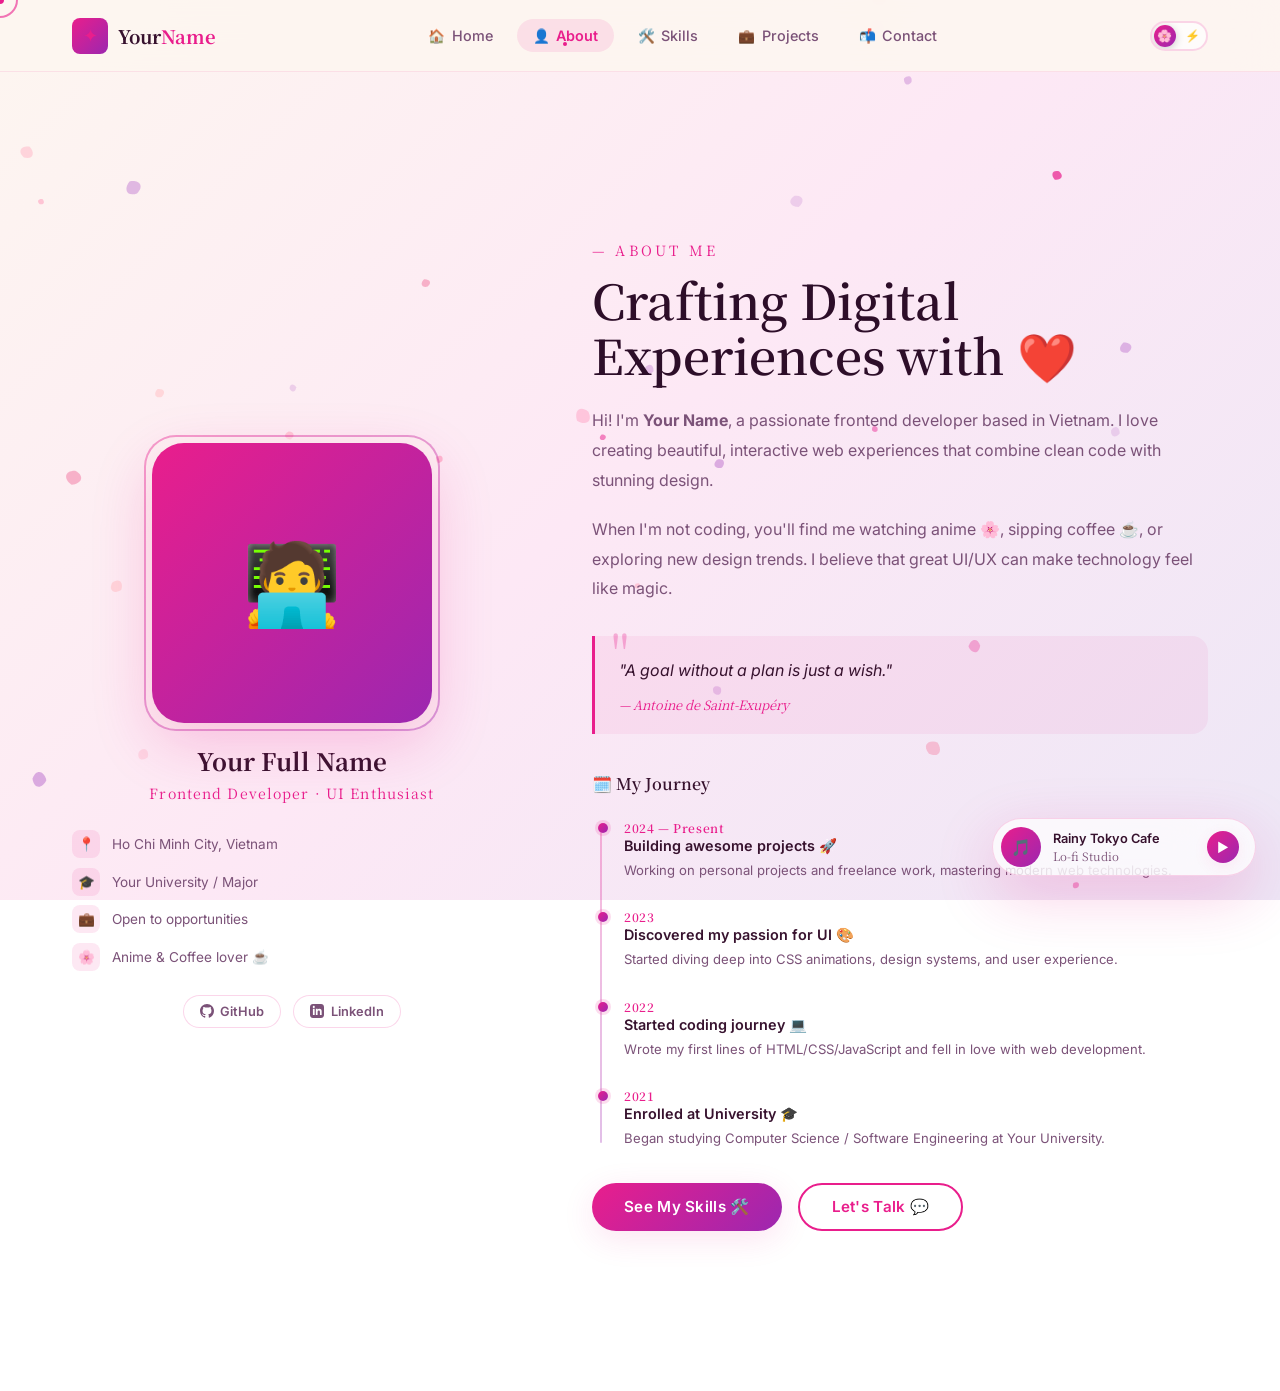
==== commit ab8f93f3: "feat: Add assets folder structure + favicon, og-image, avatar & project image paths" ====
--- a/about.html
+++ b/about.html
@@ -5,6 +5,18 @@
   <meta name="viewport" content="width=device-width, initial-scale=1.0">
   <title>About | Your Name Portfolio</title>
   <meta name="description" content="Learn more about me — my background, journey, and passion for development.">
+
+  <!-- Favicon -->
+  <link rel="icon" type="image/x-icon" href="assets/icons/favicon.ico">
+  <link rel="apple-touch-icon" href="assets/icons/favicon.ico">
+
+  <!-- Open Graph -->
+  <meta property="og:title" content="About | Your Name Portfolio">
+  <meta property="og:description" content="Learn more about me — my background, journey, and passion for development.">
+  <meta property="og:image" content="assets/images/og-image.png">
+  <meta property="og:type" content="website">
+  <meta name="twitter:card" content="summary_large_image">
+  <meta name="twitter:image" content="assets/images/og-image.png">
   <link rel="stylesheet" href="css/global.css">
   <link rel="stylesheet" href="css/animations.css">
   <link rel="stylesheet" href="css/navbar.css">
@@ -58,7 +70,10 @@
         <!-- Profile Card -->
         <div class="profile-card fade-left">
           <div class="profile-img-wrap">
-            <div class="profile-img anim-float">🧑‍💻</div>
+            <div class="profile-img anim-float">
+            <img src="assets/images/avatar.jpg" alt="Your Name"
+              onerror="this.style.display='none'; this.parentElement.innerHTML='🧑‍💻';">
+          </div>
           </div>
 
           <h2 class="profile-name">Your Full Name</h2>
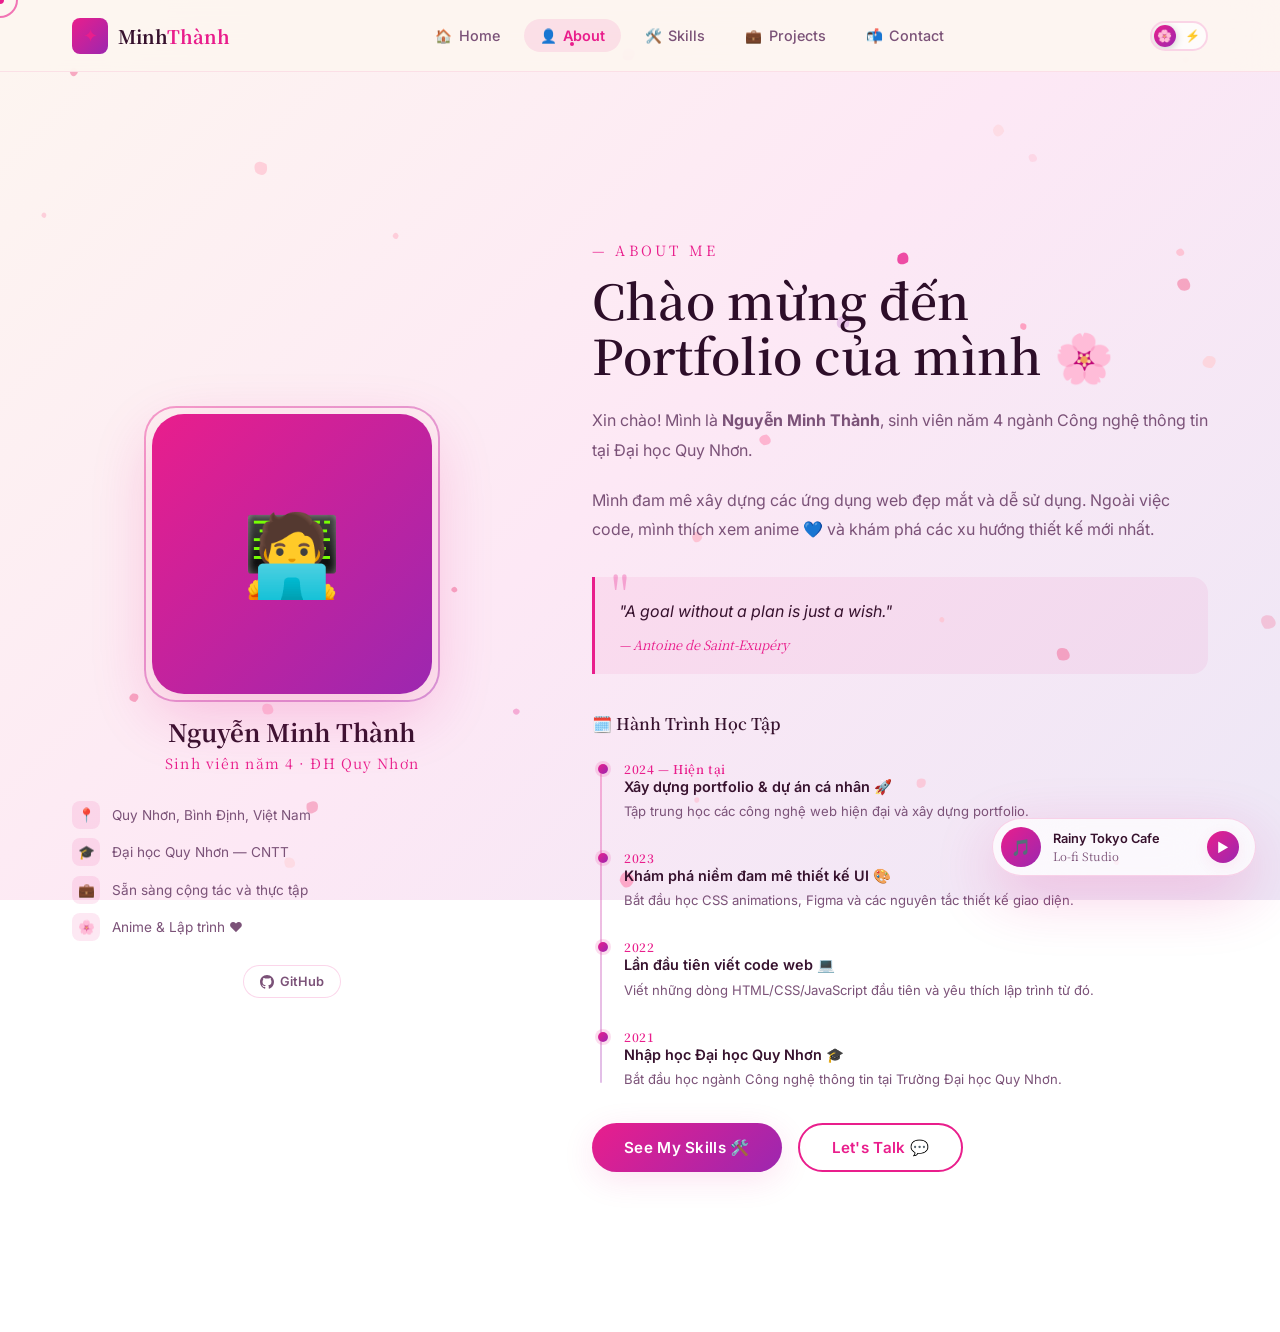
==== commit 33210602: "update: Nguyen Minh Thanh personal info, favicon SVG, assets structure" ====
--- a/about.html
+++ b/about.html
@@ -3,16 +3,16 @@
 <head>
   <meta charset="UTF-8">
   <meta name="viewport" content="width=device-width, initial-scale=1.0">
-  <title>About | Your Name Portfolio</title>
-  <meta name="description" content="Learn more about me — my background, journey, and passion for development.">
+  <title>About | Nguyễn Minh Thành</title>
+  <meta name="description" content="Giới thiệu về Nguyễn Minh Thành — Sinh viên năm 4 Đại học Quy Nhơn.">
 
   <!-- Favicon -->
-  <link rel="icon" type="image/x-icon" href="assets/icons/favicon.ico">
-  <link rel="apple-touch-icon" href="assets/icons/favicon.ico">
+  <link rel="icon" type="image/svg+xml" href="assets/icons/favicon.svg">
+  <link rel="apple-touch-icon" href="assets/icons/favicon.svg">
 
   <!-- Open Graph -->
-  <meta property="og:title" content="About | Your Name Portfolio">
-  <meta property="og:description" content="Learn more about me — my background, journey, and passion for development.">
+  <meta property="og:title" content="About | Nguyễn Minh Thành">
+  <meta property="og:description" content="Giới thiệu về Nguyễn Minh Thành — Sinh viên năm 4 Đại học Quy Nhơn.">
   <meta property="og:image" content="assets/images/og-image.png">
   <meta property="og:type" content="website">
   <meta name="twitter:card" content="summary_large_image">
@@ -34,7 +34,7 @@
     <div class="navbar-inner">
       <a href="index.html" class="navbar-logo">
         <div class="navbar-logo-mark">✦</div>
-        <span class="navbar-logo-text">Your<span>Name</span></span>
+        <span class="navbar-logo-text">Minh<span>Thành</span></span>
       </a>
       <ul class="navbar-links">
         <li><a href="index.html"><span class="nav-icon">🏠</span> Home</a></li>
@@ -76,36 +76,32 @@
           </div>
           </div>
 
-          <h2 class="profile-name">Your Full Name</h2>
-          <p class="profile-role">Frontend Developer · UI Enthusiast</p>
+          <h2 class="profile-name">Nguyễn Minh Thành</h2>
+          <p class="profile-role">Sinh viên năm 4 · ĐH Quy Nhơn</p>
 
           <div class="profile-info-list">
             <div class="profile-info-item">
               <div class="profile-info-icon">📍</div>
-              <span>Ho Chi Minh City, Vietnam</span>
+              <span>Quy Nhơn, Bình Định, Việt Nam</span>
             </div>
             <div class="profile-info-item">
               <div class="profile-info-icon">🎓</div>
-              <span>Your University / Major</span>
+              <span>Đại học Quy Nhơn — CNTT</span>
             </div>
             <div class="profile-info-item">
               <div class="profile-info-icon">💼</div>
-              <span>Open to opportunities</span>
+              <span>Sẵn sàng cộng tác và thực tập</span>
             </div>
             <div class="profile-info-item">
               <div class="profile-info-icon">🌸</div>
-              <span>Anime & Coffee lover ☕</span>
+              <span>Anime &amp; Lập trình ❤️</span>
             </div>
           </div>
 
           <div class="profile-social-links">
-            <a href="https://github.com/YOUR_GITHUB" class="profile-social-btn" target="_blank">
+            <a href="https://github.com/nguyenthanh2308" class="profile-social-btn" target="_blank">
               <svg width="14" height="14" viewBox="0 0 24 24" fill="currentColor"><path d="M12 0c-6.626 0-12 5.373-12 12 0 5.302 3.438 9.8 8.207 11.387.599.111.793-.261.793-.577v-2.234c-3.338.726-4.033-1.416-4.033-1.416-.546-1.387-1.333-1.756-1.333-1.756-1.089-.745.083-.729.083-.729 1.205.084 1.839 1.237 1.839 1.237 1.07 1.834 2.807 1.304 3.492.997.107-.775.418-1.305.762-1.604-2.665-.305-5.467-1.334-5.467-5.931 0-1.311.469-2.381 1.236-3.221-.124-.303-.535-1.524.117-3.176 0 0 1.008-.322 3.301 1.23.957-.266 1.983-.399 3.003-.404 1.02.005 2.047.138 3.006.404 2.291-1.552 3.297-1.23 3.297-1.23.653 1.653.242 2.874.118 3.176.77.84 1.235 1.911 1.235 3.221 0 4.609-2.807 5.624-5.479 5.921.43.372.823 1.102.823 2.222v3.293c0 .319.192.694.801.576 4.765-1.589 8.199-6.086 8.199-11.386 0-6.627-5.373-12-12-12z"/></svg>
               GitHub
-            </a>
-            <a href="https://linkedin.com/in/YOUR_LINKEDIN" class="profile-social-btn" target="_blank">
-              <svg width="14" height="14" viewBox="0 0 24 24" fill="currentColor"><path d="M19 0h-14c-2.761 0-5 2.239-5 5v14c0 2.761 2.239 5 5 5h14c2.762 0 5-2.239 5-5v-14c0-2.761-2.238-5-5-5zm-11 19h-3v-11h3v11zm-1.5-12.268c-.966 0-1.75-.79-1.75-1.764s.784-1.764 1.75-1.764 1.75.79 1.75 1.764-.783 1.764-1.75 1.764zm13.5 12.268h-3v-5.604c0-3.368-4-3.113-4 0v5.604h-3v-11h3v1.765c1.396-2.586 7-2.777 7 2.476v6.759z"/></svg>
-              LinkedIn
             </a>
           </div>
         </div>
@@ -114,17 +110,17 @@
         <div class="about-content">
           <span class="about-greeting fade-in">— About Me</span>
           <h2 class="about-title fade-in delay-1">
-            Crafting Digital<br>Experiences with ❤️
+            Chào mừng đến<br>Portfolio của mình 🌸
           </h2>
 
           <p class="about-desc fade-in delay-2">
-            Hi! I'm <strong>Your Name</strong>, a passionate frontend developer based in Vietnam.
-            I love creating beautiful, interactive web experiences that combine clean code with stunning design.
+            Xin chào! Mình là <strong>Nguyễn Minh Thành</strong>, sinh viên năm 4 ngành
+            Công nghệ thông tin tại Đại học Quy Nhơn.
           </p>
 
           <p class="about-desc fade-in delay-3">
-            When I'm not coding, you'll find me watching anime 🌸, sipping coffee ☕, or exploring
-            new design trends. I believe that great UI/UX can make technology feel like magic.
+            Mình đam mê xây dựng các ứng dụng web đẹp mắt và dễ sử dụng.
+            Ngoài việc code, mình thích xem anime 💙 và khám phá các xu hướng thiết kế mới nhất.
           </p>
 
           <blockquote class="anime-quote fade-in delay-4">
@@ -134,31 +130,31 @@
 
           <!-- Timeline -->
           <div class="timeline fade-in delay-5">
-            <h3 class="timeline-title">🗓️ My Journey</h3>
+            <h3 class="timeline-title">🗓️ Hành Trình Học Tập</h3>
             <div class="timeline-list">
 
               <div class="timeline-item">
-                <span class="timeline-year">2024 — Present</span>
-                <div class="timeline-event">Building awesome projects 🚀</div>
-                <p class="timeline-desc">Working on personal projects and freelance work, mastering modern web technologies.</p>
+                <span class="timeline-year">2024 — Hiện tại</span>
+                <div class="timeline-event">Xây dựng portfolio &amp; dự án cá nhân 🚀</div>
+                <p class="timeline-desc">Tập trung học các công nghệ web hiện đại và xây dựng portfolio.</p>
               </div>
 
               <div class="timeline-item">
                 <span class="timeline-year">2023</span>
-                <div class="timeline-event">Discovered my passion for UI 🎨</div>
-                <p class="timeline-desc">Started diving deep into CSS animations, design systems, and user experience.</p>
+                <div class="timeline-event">Khám phá niềm đam mê thiết kế UI 🎨</div>
+                <p class="timeline-desc">Bắt đầu học CSS animations, Figma và các nguyên tắc thiết kế giao diện.</p>
               </div>
 
               <div class="timeline-item">
                 <span class="timeline-year">2022</span>
-                <div class="timeline-event">Started coding journey 💻</div>
-                <p class="timeline-desc">Wrote my first lines of HTML/CSS/JavaScript and fell in love with web development.</p>
+                <div class="timeline-event">Lần đầu tiên viết code web 💻</div>
+                <p class="timeline-desc">Viết những dòng HTML/CSS/JavaScript đầu tiên và yêu thích lập trình từ đó.</p>
               </div>
 
               <div class="timeline-item">
                 <span class="timeline-year">2021</span>
-                <div class="timeline-event">Enrolled at University 🎓</div>
-                <p class="timeline-desc">Began studying Computer Science / Software Engineering at Your University.</p>
+                <div class="timeline-event">Nhập học Đại học Quy Nhơn 🎓</div>
+                <p class="timeline-desc">Bắt đầu học ngành Công nghệ thông tin tại Trường Đại học Quy Nhơn.</p>
               </div>
             </div>
           </div>
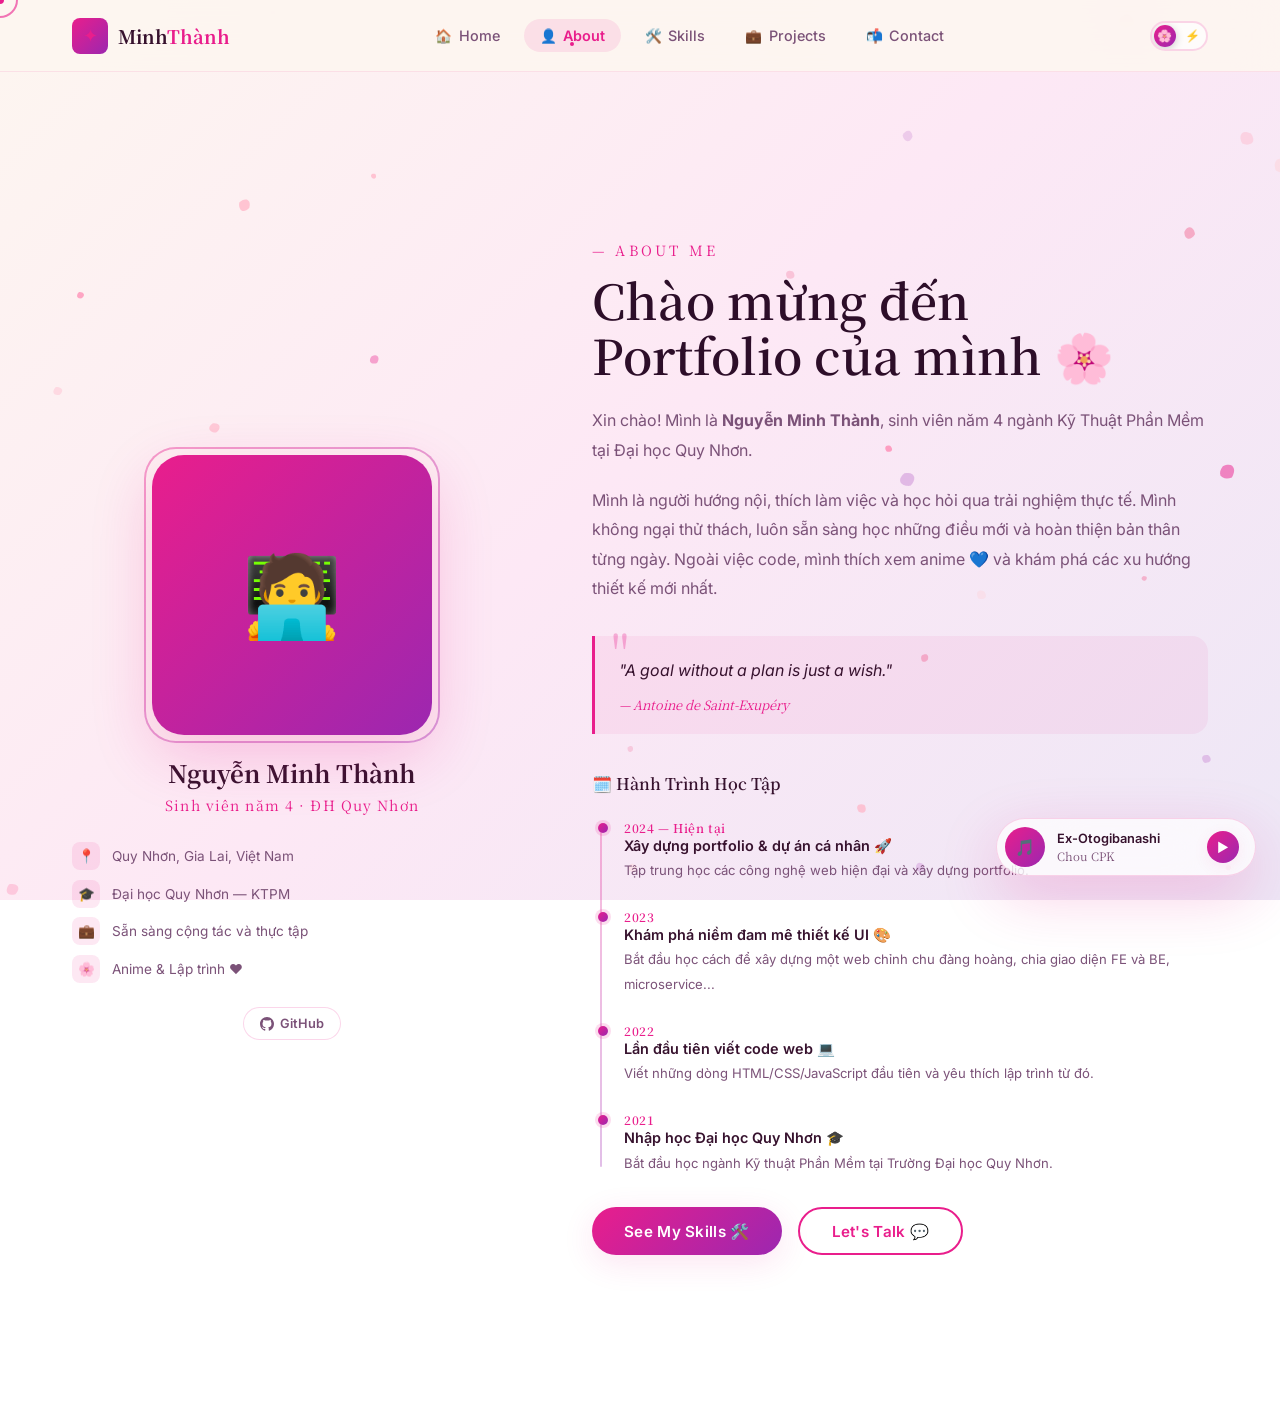
==== commit 291ab33b: "Thay đổi 1 số thông tin" ====
--- a/about.html
+++ b/about.html
@@ -1,5 +1,6 @@
 <!DOCTYPE html>
 <html lang="en" data-theme="sakura">
+
 <head>
   <meta charset="UTF-8">
   <meta name="viewport" content="width=device-width, initial-scale=1.0">
@@ -23,6 +24,7 @@
   <link rel="stylesheet" href="css/music-player.css">
   <link rel="stylesheet" href="css/about.css">
 </head>
+
 <body>
 
   <canvas id="particle-canvas"></canvas>
@@ -71,9 +73,9 @@
         <div class="profile-card fade-left">
           <div class="profile-img-wrap">
             <div class="profile-img anim-float">
-            <img src="assets/images/avatar.jpg" alt="Your Name"
-              onerror="this.style.display='none'; this.parentElement.innerHTML='🧑‍💻';">
-          </div>
+              <img src="assets/images/avatar.jpg" alt="Your Name"
+                onerror="this.style.display='none'; this.parentElement.innerHTML='🧑‍💻';">
+            </div>
           </div>
 
           <h2 class="profile-name">Nguyễn Minh Thành</h2>
@@ -82,11 +84,11 @@
           <div class="profile-info-list">
             <div class="profile-info-item">
               <div class="profile-info-icon">📍</div>
-              <span>Quy Nhơn, Bình Định, Việt Nam</span>
+              <span>Quy Nhơn, Gia Lai, Việt Nam</span>
             </div>
             <div class="profile-info-item">
               <div class="profile-info-icon">🎓</div>
-              <span>Đại học Quy Nhơn — CNTT</span>
+              <span>Đại học Quy Nhơn — KTPM</span>
             </div>
             <div class="profile-info-item">
               <div class="profile-info-icon">💼</div>
@@ -100,7 +102,10 @@
 
           <div class="profile-social-links">
             <a href="https://github.com/nguyenthanh2308" class="profile-social-btn" target="_blank">
-              <svg width="14" height="14" viewBox="0 0 24 24" fill="currentColor"><path d="M12 0c-6.626 0-12 5.373-12 12 0 5.302 3.438 9.8 8.207 11.387.599.111.793-.261.793-.577v-2.234c-3.338.726-4.033-1.416-4.033-1.416-.546-1.387-1.333-1.756-1.333-1.756-1.089-.745.083-.729.083-.729 1.205.084 1.839 1.237 1.839 1.237 1.07 1.834 2.807 1.304 3.492.997.107-.775.418-1.305.762-1.604-2.665-.305-5.467-1.334-5.467-5.931 0-1.311.469-2.381 1.236-3.221-.124-.303-.535-1.524.117-3.176 0 0 1.008-.322 3.301 1.23.957-.266 1.983-.399 3.003-.404 1.02.005 2.047.138 3.006.404 2.291-1.552 3.297-1.23 3.297-1.23.653 1.653.242 2.874.118 3.176.77.84 1.235 1.911 1.235 3.221 0 4.609-2.807 5.624-5.479 5.921.43.372.823 1.102.823 2.222v3.293c0 .319.192.694.801.576 4.765-1.589 8.199-6.086 8.199-11.386 0-6.627-5.373-12-12-12z"/></svg>
+              <svg width="14" height="14" viewBox="0 0 24 24" fill="currentColor">
+                <path
+                  d="M12 0c-6.626 0-12 5.373-12 12 0 5.302 3.438 9.8 8.207 11.387.599.111.793-.261.793-.577v-2.234c-3.338.726-4.033-1.416-4.033-1.416-.546-1.387-1.333-1.756-1.333-1.756-1.089-.745.083-.729.083-.729 1.205.084 1.839 1.237 1.839 1.237 1.07 1.834 2.807 1.304 3.492.997.107-.775.418-1.305.762-1.604-2.665-.305-5.467-1.334-5.467-5.931 0-1.311.469-2.381 1.236-3.221-.124-.303-.535-1.524.117-3.176 0 0 1.008-.322 3.301 1.23.957-.266 1.983-.399 3.003-.404 1.02.005 2.047.138 3.006.404 2.291-1.552 3.297-1.23 3.297-1.23.653 1.653.242 2.874.118 3.176.77.84 1.235 1.911 1.235 3.221 0 4.609-2.807 5.624-5.479 5.921.43.372.823 1.102.823 2.222v3.293c0 .319.192.694.801.576 4.765-1.589 8.199-6.086 8.199-11.386 0-6.627-5.373-12-12-12z" />
+              </svg>
               GitHub
             </a>
           </div>
@@ -115,11 +120,12 @@
 
           <p class="about-desc fade-in delay-2">
             Xin chào! Mình là <strong>Nguyễn Minh Thành</strong>, sinh viên năm 4 ngành
-            Công nghệ thông tin tại Đại học Quy Nhơn.
+            Kỹ Thuật Phần Mềm tại Đại học Quy Nhơn.
           </p>
 
           <p class="about-desc fade-in delay-3">
-            Mình đam mê xây dựng các ứng dụng web đẹp mắt và dễ sử dụng.
+            Mình là người hướng nội, thích làm việc và học hỏi qua trải nghiệm thực tế. Mình không ngại thử thách, luôn
+            sẵn sàng học những điều mới và hoàn thiện bản thân từng ngày.
             Ngoài việc code, mình thích xem anime 💙 và khám phá các xu hướng thiết kế mới nhất.
           </p>
 
@@ -142,7 +148,8 @@
               <div class="timeline-item">
                 <span class="timeline-year">2023</span>
                 <div class="timeline-event">Khám phá niềm đam mê thiết kế UI 🎨</div>
-                <p class="timeline-desc">Bắt đầu học CSS animations, Figma và các nguyên tắc thiết kế giao diện.</p>
+                <p class="timeline-desc">Bắt đầu học cách để xây dựng một web chỉnh chu đàng hoàng, chia giao diện FE và
+                  BE, microservice...</p>
               </div>
 
               <div class="timeline-item">
@@ -154,7 +161,7 @@
               <div class="timeline-item">
                 <span class="timeline-year">2021</span>
                 <div class="timeline-event">Nhập học Đại học Quy Nhơn 🎓</div>
-                <p class="timeline-desc">Bắt đầu học ngành Công nghệ thông tin tại Trường Đại học Quy Nhơn.</p>
+                <p class="timeline-desc">Bắt đầu học ngành Kỹ thuật Phần Mềm tại Trường Đại học Quy Nhơn.</p>
               </div>
             </div>
           </div>
@@ -177,4 +184,5 @@
   <script src="js/animations.js"></script>
   <script src="js/music-player.js"></script>
 </body>
-</html>
+
+</html>
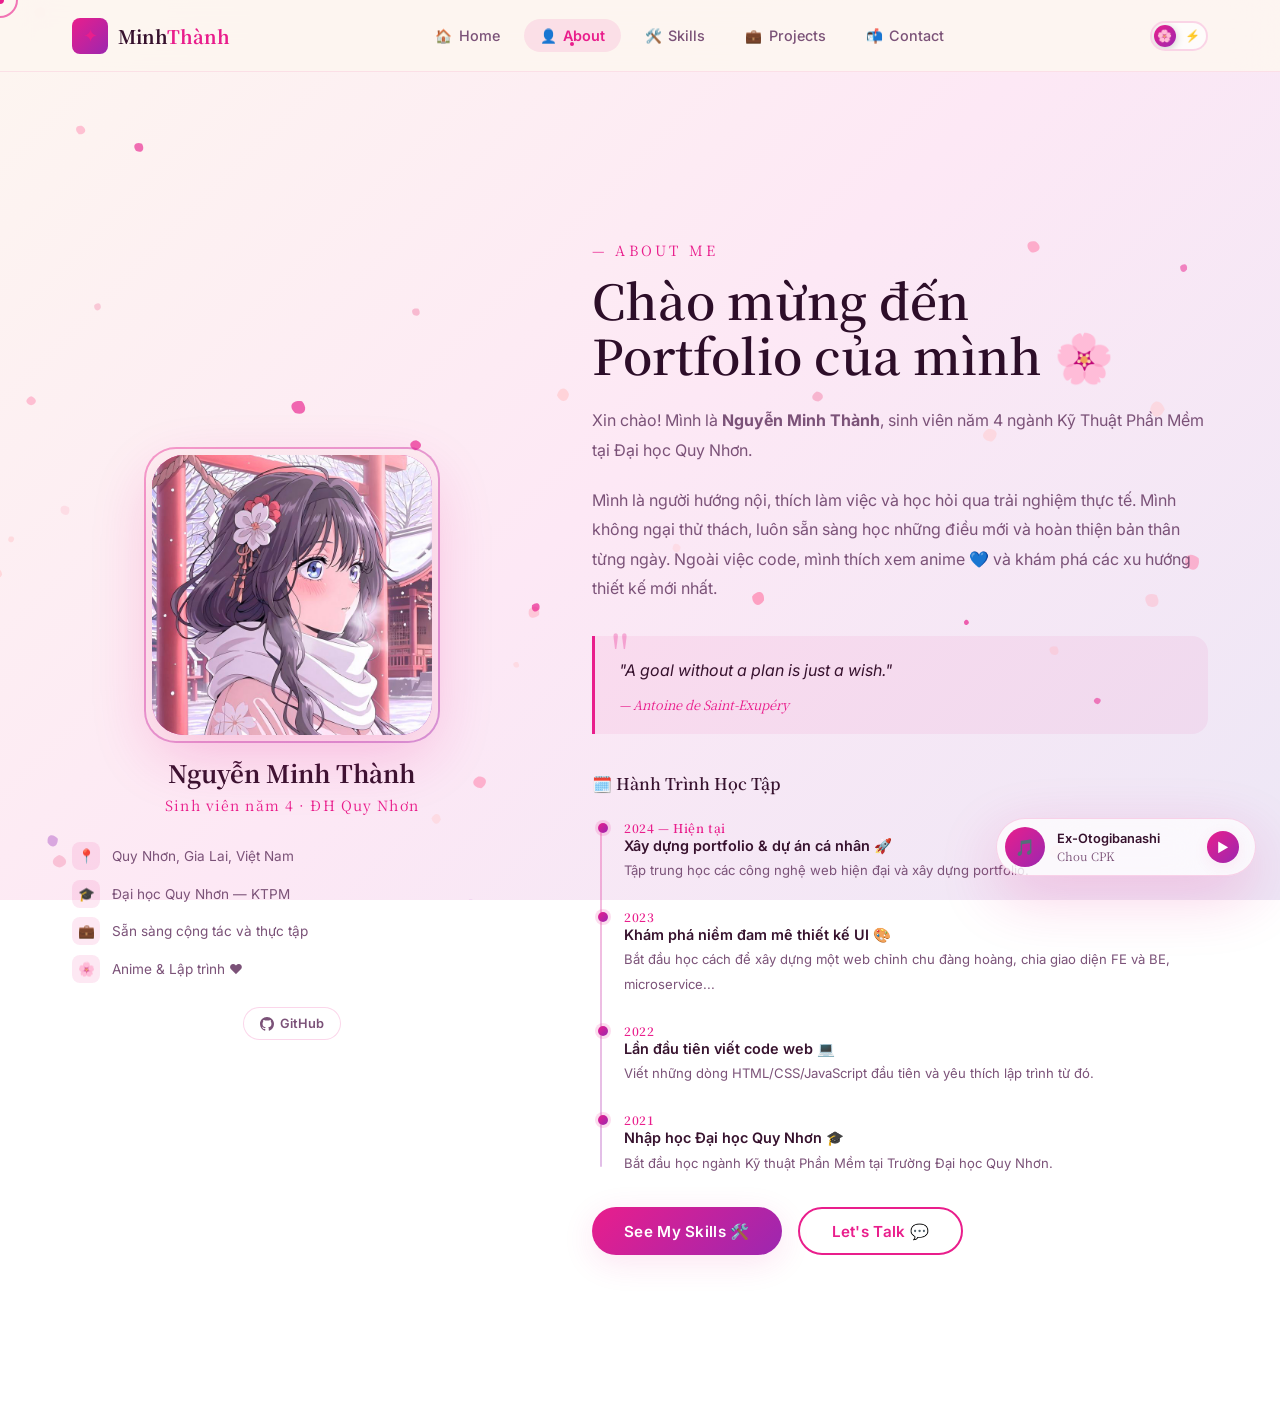
==== commit 4c29e110: "feat: add avatar image + update alt text in home & about; fix contact font/changes" ====
--- a/about.html
+++ b/about.html
@@ -73,7 +73,7 @@
         <div class="profile-card fade-left">
           <div class="profile-img-wrap">
             <div class="profile-img anim-float">
-              <img src="assets/images/avatar.jpg" alt="Your Name"
+              <img src="assets/images/avatar.jpg" alt="Nguyễn Minh Thành"
                 onerror="this.style.display='none'; this.parentElement.innerHTML='🧑‍💻';">
             </div>
           </div>
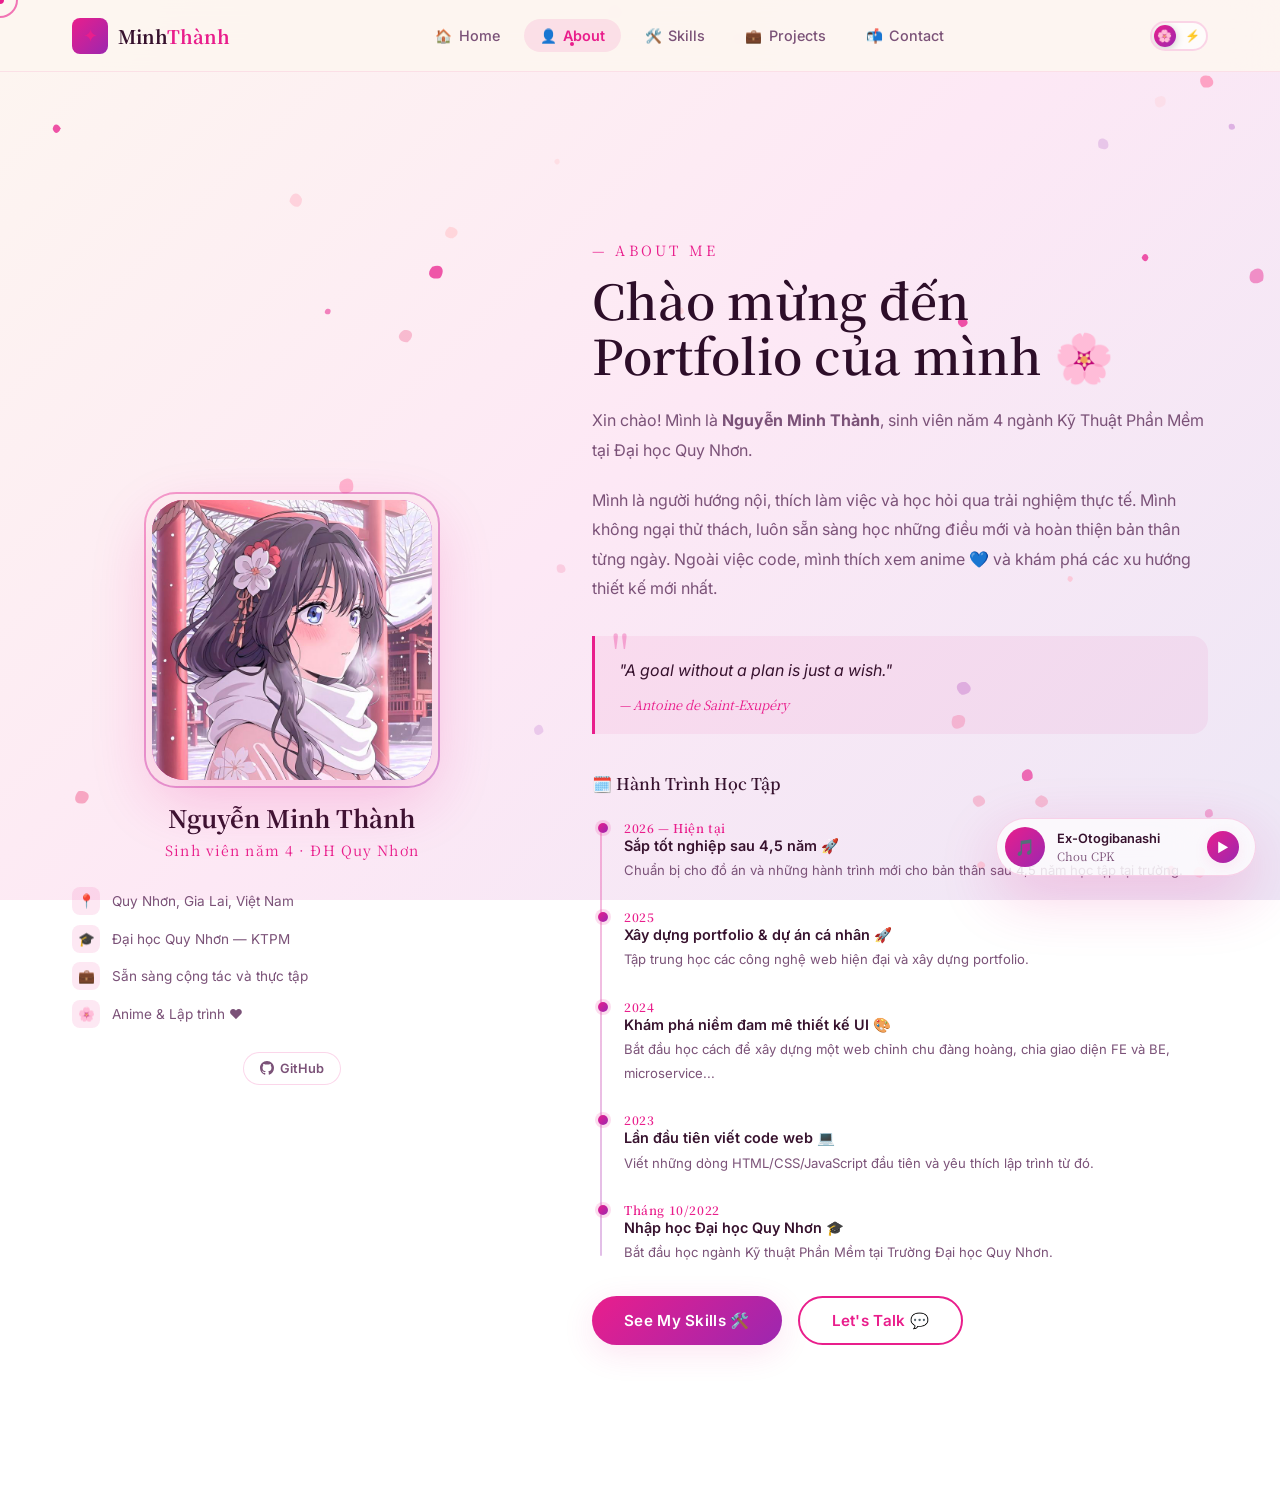
==== commit 72773213: "thêm thông tin cho hành trình học tập" ====
--- a/about.html
+++ b/about.html
@@ -140,26 +140,33 @@
             <div class="timeline-list">
 
               <div class="timeline-item">
-                <span class="timeline-year">2024 — Hiện tại</span>
+                <span class="timeline-year">2026 — Hiện tại</span>
+                <div class="timeline-event">Sắp tốt nghiệp sau 4,5 năm 🚀</div>
+                <p class="timeline-desc">Chuẩn bị cho đồ án và những hành trình mới cho bản thân sau 4,5 năm học tập tại
+                  trường.</p>
+              </div>
+
+              <div class="timeline-item">
+                <span class="timeline-year">2025</span>
                 <div class="timeline-event">Xây dựng portfolio &amp; dự án cá nhân 🚀</div>
                 <p class="timeline-desc">Tập trung học các công nghệ web hiện đại và xây dựng portfolio.</p>
               </div>
 
               <div class="timeline-item">
-                <span class="timeline-year">2023</span>
+                <span class="timeline-year">2024</span>
                 <div class="timeline-event">Khám phá niềm đam mê thiết kế UI 🎨</div>
                 <p class="timeline-desc">Bắt đầu học cách để xây dựng một web chỉnh chu đàng hoàng, chia giao diện FE và
                   BE, microservice...</p>
               </div>
 
               <div class="timeline-item">
-                <span class="timeline-year">2022</span>
+                <span class="timeline-year">2023</span>
                 <div class="timeline-event">Lần đầu tiên viết code web 💻</div>
                 <p class="timeline-desc">Viết những dòng HTML/CSS/JavaScript đầu tiên và yêu thích lập trình từ đó.</p>
               </div>
 
               <div class="timeline-item">
-                <span class="timeline-year">2021</span>
+                <span class="timeline-year">Tháng 10/2022</span>
                 <div class="timeline-event">Nhập học Đại học Quy Nhơn 🎓</div>
                 <p class="timeline-desc">Bắt đầu học ngành Kỹ thuật Phần Mềm tại Trường Đại học Quy Nhơn.</p>
               </div>
